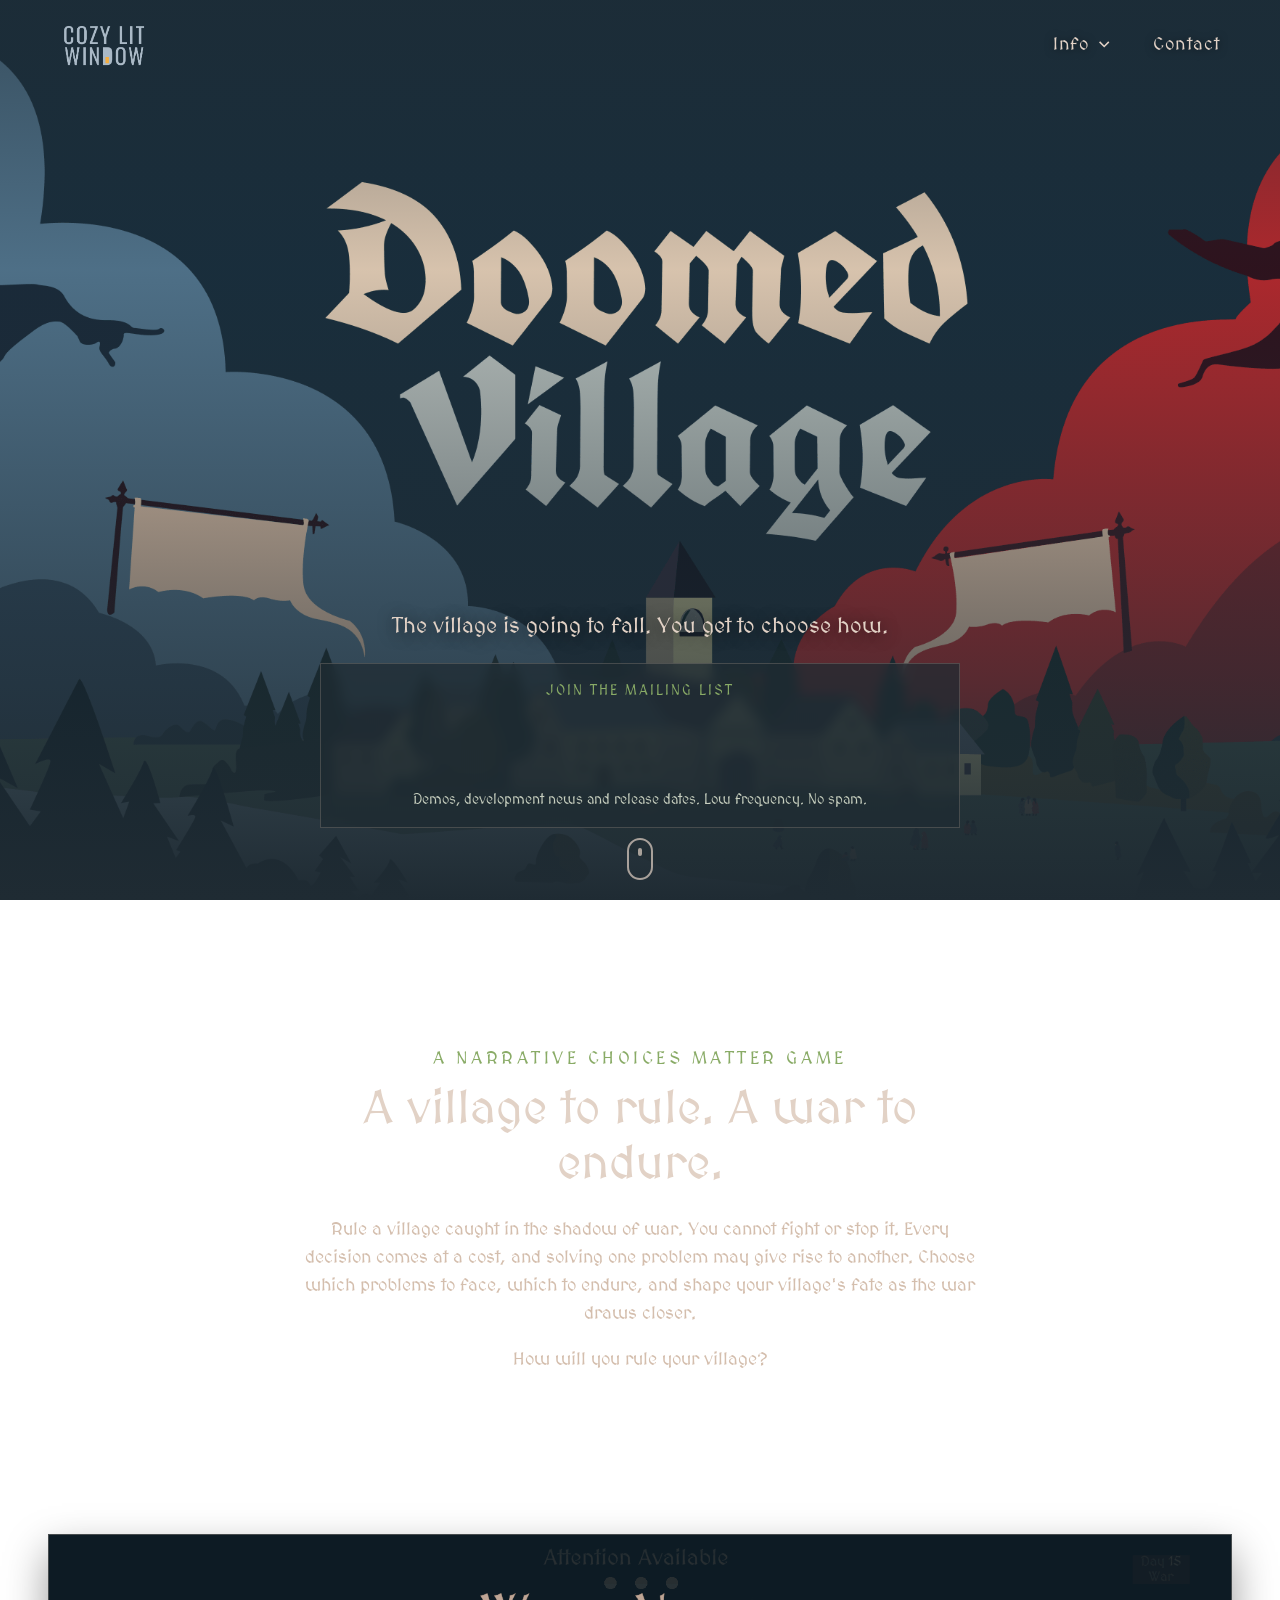
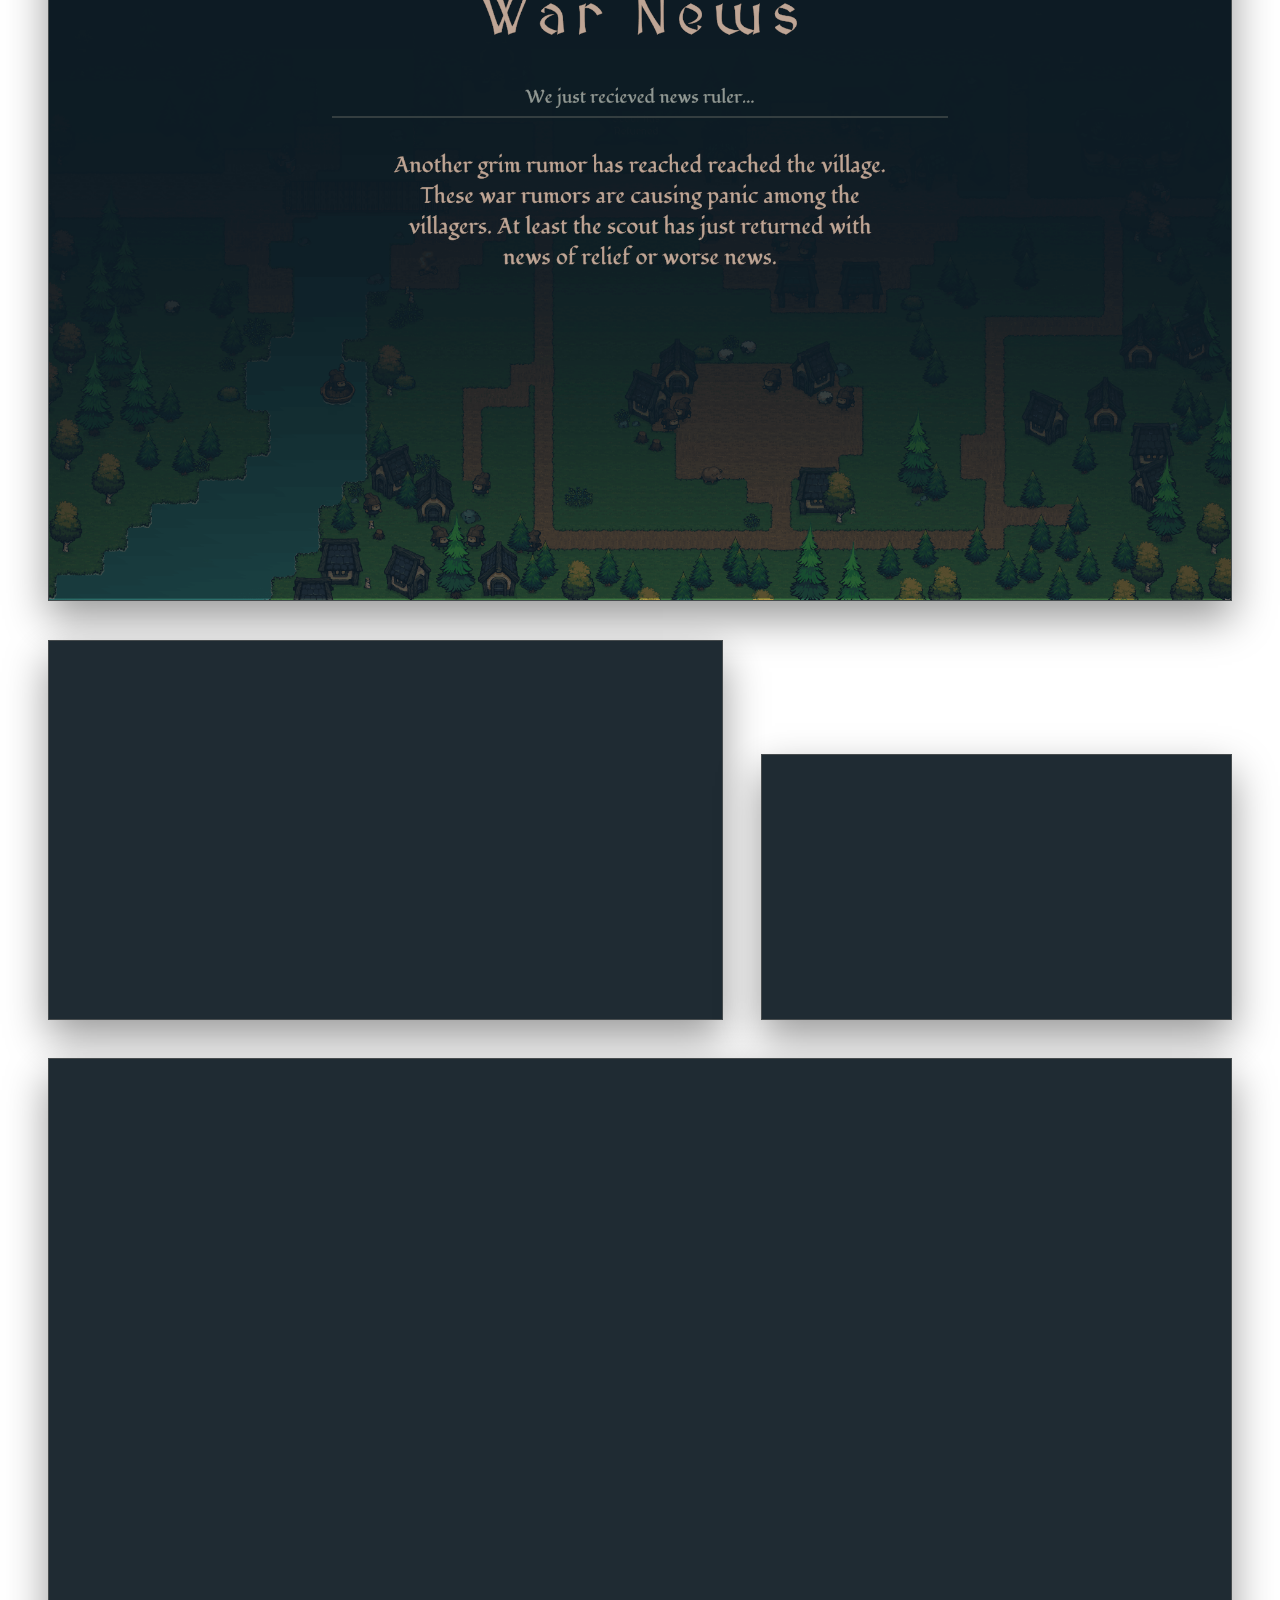
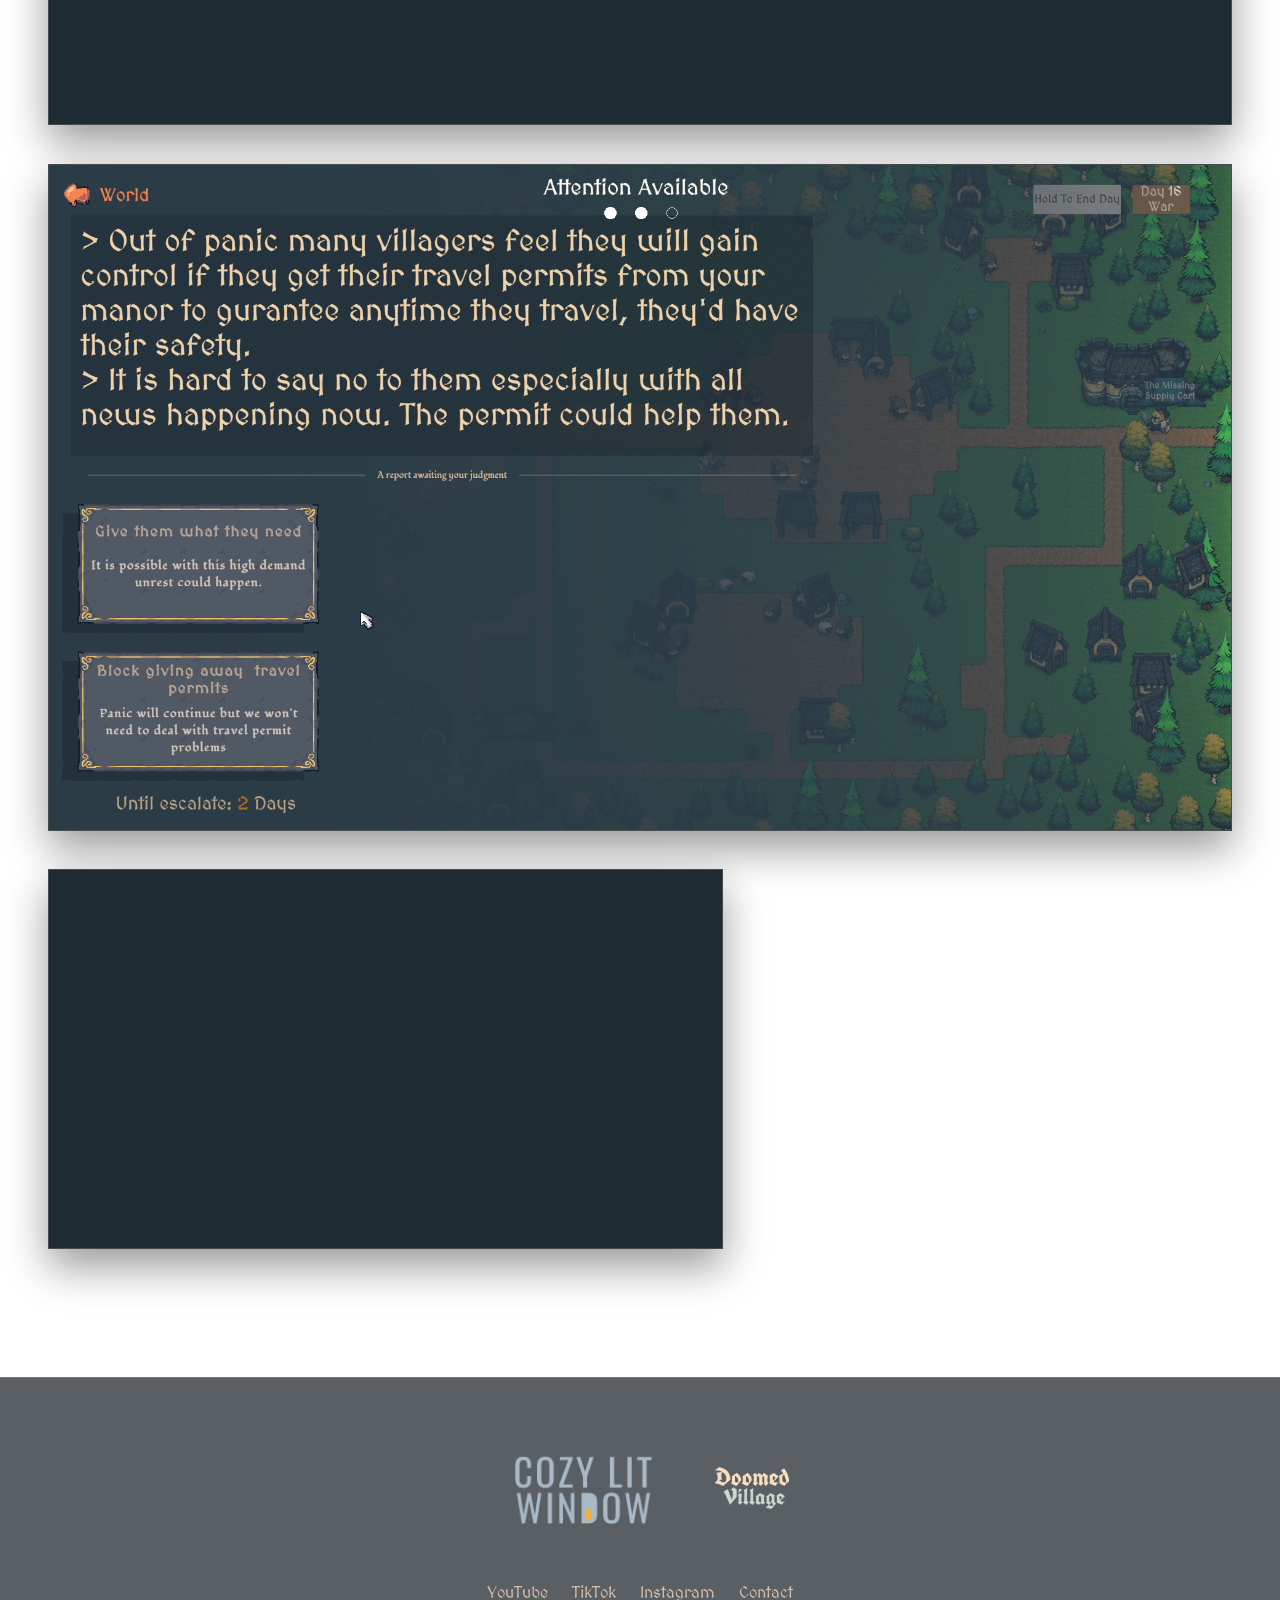
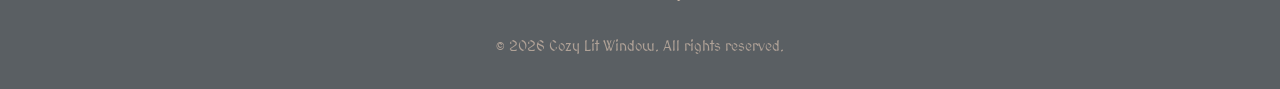
==== index.html @ 96a6f2c8 "Use absolute image URL for social link previews" ====
<!doctype html>
<html lang="en">

<head>
  <meta charset="UTF-8">
  <link rel="apple-touch-icon" sizes="180x180" href="public/favicon_io/apple-touch-icon.png">
  <link rel="icon" type="image/png" sizes="32x32" href="public/favicon_io/favicon-32x32.png">
  <link rel="icon" type="image/png" sizes="16x16" href="public/favicon_io/favicon-16x16.png">
  <link rel="manifest" href="public/favicon_io/site.webmanifest">
  <meta name="viewport" content="width=device-width, initial-scale=1.0">
  <title>Doomed Village — Cozy Lit Window</title>
  <meta name="description" content="Doomed Village is a narrative choice matter game.   The village is going to fall. You get to choose how.">

<meta property="og:type" content="website">
<meta property="og:url" content="https://cozylitwindow.com/">
<meta property="og:title" content="Doomed Village — Cozy Lit Window">
<meta property="og:description" content="The village is going to fall. You get to choose how.">
<meta property="og:image" content="https://cozylitwindow.com/public/assets/library_hero.png">
<meta property="og:image:secure_url" content="https://cozylitwindow.com/public/assets/library_hero.png">
<meta property="og:image:alt" content="Doomed Village game preview">

<!-- Twitter / X -->
<meta name="twitter:card" content="summary_large_image">
<meta name="twitter:image" content="https://cozylitwindow.com/public/assets/library_hero.png">

  <meta name="theme-color" content="#1f2b33">
  <link rel="preload" as="image" href="public/assets/library_hero.png">
  <link rel="stylesheet" href="styles.css">
</head>

<body>

  <a class="skip-link" href="#overview">Skip to content</a>

  <header class="site-header" id="site-header">
    <a class="brand" href="#top" aria-label="Cozy Lit Window — back to top">
      <img src="public/assets/Main_Logo_Inverted.png" alt="Cozy Lit Window">
    </a>

    <nav class="header-actions" aria-label="Site">
    <div class="info-menu">
      <button type="button" class="info-toggle" id="info-toggle" aria-expanded="false" aria-controls="info-panel">
        Info
        <svg viewBox="0 0 24 24" aria-hidden="true" focusable="false"><path d="m6 9 6 6 6-6" /></svg>
      </button>

      <div class="info-panel" id="info-panel" hidden>
        <p class="info-heading">Socials</p>
        <a href="https://www.youtube.com/@cozylitwindow" target="_blank" rel="noopener">YouTube</a>
        <a href="https://www.tiktok.com/@cozylitwindow" target="_blank" rel="noopener">TikTok</a>
        <a href="https://www.instagram.com/cozylitwindow/" target="_blank" rel="noopener">Instagram</a>
      </div>
    </div>
    <a class="contact-link" href="mailto:cozylitwindow@gmail.com">Contact</a>
    </nav>
  </header>

  <main id="top">

    <!-- HERO -->
    <section class="hero" aria-labelledby="hero-title">
      <div class="hero-bg" role="img" aria-label="Doomed Village key art"></div>

      <div class="hero-content">
        <h1 id="hero-title">Doomed Village</h1>
        <p class="tagline">The village is going to fall. You get to choose how.</p>

        <div class="signup" id="mailing-list">
          <p class="signup-title">Join the mailing list</p>
          <div class="octupus-form">
            <script async src="https://eocampaign1.com/form/51b77bf0-62c1-11f1-a6fb-19957cb2fa63.js"
              data-form="51b77bf0-62c1-11f1-a6fb-19957cb2fa63">
              </script>
          </div>
          <p class="signup-footnote">Demos, development news and release dates. Low frequency. No spam.</p>
        </div>
      </div>

      <a class="scroll-indicator" href="#overview" aria-label="Scroll to game overview"><span></span></a>
    </section>

    <!-- OVERVIEW -->
    <section class="overview" id="overview" aria-labelledby="overview-title">
      <div class="overview-inner">
        <p class="eyebrow">A narrative choices matter game</p>
        <h2 id="overview-title">A village to rule. A war to endure.</h2>
        <p>
            Rule a village caught in the shadow of war.
            You cannot fight or stop it. Every decision
            comes at a cost, and solving one problem
            may give rise to another. Choose which
            problems to face, which to endure, and
            shape your village's fate as the war
            draws closer.
        </p>
        <p>How will you rule your village?</p>
      </div>
    </section>

    <!-- SCREENSHOTS -->
    <section class="gallery" aria-label="Screenshots">
      <ul class="shots">
        <li><button type="button" class="shot" aria-label="View screenshot 1 full size"><img src="public/assets/Screenshot_1.png" alt="Doomed Village screenshot 1" width="3840" height="2160" loading="lazy" decoding="async"></button></li>
        <li><button type="button" class="shot" aria-label="View screenshot 2 full size"><img src="public/assets/Screenshot_2.png" alt="Doomed Village screenshot 2" width="3840" height="2160" loading="lazy" decoding="async"></button></li>
        <li><button type="button" class="shot" aria-label="View screenshot 3 full size"><img src="public/assets/Screenshot_3.png" alt="Doomed Village screenshot 3" width="3840" height="2160" loading="lazy" decoding="async"></button></li>
        <li><button type="button" class="shot" aria-label="View screenshot 4 full size"><img src="public/assets/Screenshot_4.png" alt="Doomed Village screenshot 4" width="3840" height="2160" loading="lazy" decoding="async"></button></li>
        <li><button type="button" class="shot" aria-label="View screenshot 5 full size"><img src="public/assets/Screenshot_5.png" alt="Doomed Village screenshot 5" width="3840" height="2160" loading="lazy" decoding="async"></button></li>
        <li><button type="button" class="shot" aria-label="View screenshot 6 full size"><img src="public/assets/Screenshot_6.png" alt="Doomed Village screenshot 6" width="3840" height="2160" loading="lazy" decoding="async"></button></li>
      </ul>
    </section>

  </main>

  <footer class="site-footer">
    <div class="footer-logos" role="group" aria-label="Company and game logos">
      <img class="footer-company-logo" src="public/assets/Main_Logo_Inverted.png" alt="Cozy Lit Window" width="1600" height="900" loading="lazy">
      <img class="footer-game-logo" src="public/assets/Game_Icon_Square_Transparent.png" alt="Doomed Village" width="1024" height="1024" loading="lazy">
    </div>
    <nav aria-label="Social media and contact">
      <a href="https://www.youtube.com/@cozylitwindow" target="_blank" rel="noopener">YouTube</a>
      <a href="https://www.tiktok.com/@cozylitwindow" target="_blank" rel="noopener">TikTok</a>
      <a href="https://www.instagram.com/cozylitwindow/" target="_blank" rel="noopener">Instagram</a>
      <a href="mailto:cozylitwindow@gmail.com">Contact</a>
    </nav>
    <p class="copyright">&copy; <span id="year">2026</span> Cozy Lit Window. All rights reserved.</p>
  </footer>

  <!-- LIGHTBOX -->
  <dialog class="lightbox" id="lightbox" aria-label="Screenshot viewer">
    <button type="button" class="lb-close" id="lb-close" aria-label="Close">&times;</button>
    <button type="button" class="lb-nav lb-prev" id="lb-prev" aria-label="Previous screenshot">&#8249;</button>
    <img id="lb-img" alt="">
    <button type="button" class="lb-nav lb-next" id="lb-next" aria-label="Next screenshot">&#8250;</button>
  </dialog>

  <script>
    (function () {
      document.getElementById('year').textContent = new Date().getFullYear();

      // Info dropdown
      var toggle = document.getElementById('info-toggle');
      var panel = document.getElementById('info-panel');
      function setMenu(open) {
        toggle.setAttribute('aria-expanded', open);
        panel.hidden = !open;
      }
      toggle.addEventListener('click', function () { setMenu(panel.hidden); });
      document.addEventListener('click', function (e) {
        if (!panel.hidden && !e.target.closest('.info-menu')) setMenu(false);
      });
      document.addEventListener('keydown', function (e) {
        if (e.key === 'Escape' && !panel.hidden) { setMenu(false); toggle.focus(); }
      });

      // Header background once scrolled
      var header = document.getElementById('site-header');
      function onScroll() { header.classList.toggle('scrolled', window.scrollY > 40); }
      window.addEventListener('scroll', onScroll, { passive: true });
      onScroll();

      // Lightbox
      var dialog = document.getElementById('lightbox');
      var img = document.getElementById('lb-img');
      var shots = Array.prototype.slice.call(document.querySelectorAll('.shot'));
      var current = 0;
      function show(i) {
        current = (i + shots.length) % shots.length;
        var src = shots[current].querySelector('img');
        img.src = src.currentSrc || src.src;
        img.alt = src.alt;
      }
      shots.forEach(function (b, i) {
        b.addEventListener('click', function () { show(i); dialog.showModal(); });
      });
      document.getElementById('lb-close').addEventListener('click', function () { dialog.close(); });
      document.getElementById('lb-prev').addEventListener('click', function () { show(current - 1); });
      document.getElementById('lb-next').addEventListener('click', function () { show(current + 1); });
      dialog.addEventListener('click', function (e) { if (e.target === dialog) dialog.close(); });
      dialog.addEventListener('keydown', function (e) {
        if (e.key === 'ArrowLeft') show(current - 1);
        if (e.key === 'ArrowRight') show(current + 1);
      });

      // Reveal on scroll
      if ('IntersectionObserver' in window && !window.matchMedia('(prefers-reduced-motion: reduce)').matches) {
        var io = new IntersectionObserver(function (entries) {
          entries.forEach(function (en) {
            if (en.isIntersecting) { en.target.classList.add('in'); io.unobserve(en.target); }
          });
        }, { threshold: 0.12 });
        document.querySelectorAll('.overview-inner, .shots li').forEach(function (el) {
          el.classList.add('reveal');
          io.observe(el);
        });
      }
    })();
  </script>

</body>

</html>
---- styles.css ----
@font-face {
  font-family: "MedievalSharp";
  src: url("fonts/MedievalSharp-Regular.ttf") format("truetype");
  font-style: normal;
  font-weight: 400;
  font-display: swap;
}

:root {
  --sand: #d4bead;
  --sand-soft: #e2d2c6;
  --moss: #89ab66;
  --slate: #495a58;
  --deep: #1f2b33;
  --edge: rgba(212, 190, 173, 0.22);
  --header-h: 5.5rem;
}

* { box-sizing: border-box; }

html { scroll-behavior: smooth; scroll-padding-top: var(--header-h); }

body {
  margin: 0;
  font-family: "MedievalSharp", Georgia, serif;
  color: var(--sand);
  line-height: 1.6;
  background:
    radial-gradient(circle at 10% 18%, rgba(137, 171, 102, 0.12), transparent 40%),
    linear-gradient(180deg, #1f2b33 0%, #2a3a3d 50%, #1a252b 100%);
  background-attachment: fixed;
}

/* subtle grain texture */
body::before {
  content: "";
  position: fixed;
  inset: 0;
  z-index: 0;
  pointer-events: none;
  opacity: 0.06;
  background-image: url("data:image/svg+xml;utf8,<svg xmlns='http://www.w3.org/2000/svg' width='160' height='160'><filter id='n'><feTurbulence type='fractalNoise' baseFrequency='0.8' numOctaves='2'/></filter><rect width='100%' height='100%' filter='url(%23n)'/></svg>");
}

main, .site-footer { position: relative; z-index: 1; }

a { color: inherit; }
img { display: block; max-width: 100%; height: auto; }

:focus-visible { outline: 2px solid var(--moss); outline-offset: 3px; }

.skip-link {
  position: fixed;
  left: 1rem;
  top: -4rem;
  z-index: 100;
  padding: 0.5rem 1rem;
  background: var(--deep);
  color: var(--sand);
}
.skip-link:focus { top: 1rem; }

/* HEADER */

.site-header {
  position: fixed;
  inset: 0 0 auto 0;
  z-index: 50;
  height: var(--header-h);
  padding: 0 clamp(1rem, 4vw, 3rem);
  display: flex;
  align-items: center;
  justify-content: space-between;
  transition: background-color 250ms ease;
}

.site-header.scrolled {
  background: rgba(31, 43, 51, 0.85);
  backdrop-filter: blur(8px);
  border-bottom: 1px solid var(--edge);
}

.brand {
  display: inline-flex;
  align-items: center;
  gap: 0.6rem;
  text-decoration: none;
  font-size: 1.1rem;
  letter-spacing: 0.04em;
  color: var(--sand-soft);
  text-shadow: 0 1px 8px rgba(0, 0, 0, 0.6);
}
.brand { position: relative; z-index: 1; }
.brand img {
  height: calc(var(--header-h) - 1rem);
  width: auto;
  object-fit: contain;
  filter: none;
  animation: logo-in 900ms ease-out both;
  transition: transform 250ms ease, filter 250ms ease;
}
.brand:hover img, .brand:focus-visible img {
  transform: scale(1.05);
  filter: drop-shadow(0 0 14px rgba(137, 171, 102, 0.55));
}
.brand:focus-visible { outline: 2px solid var(--moss); outline-offset: 4px; border-radius: 6px; }

.site-header > * { position: relative; z-index: 1; }

@keyframes logo-in {
  from { opacity: 0; transform: translateX(-12px); }
  to { opacity: 1; transform: none; }
}
@media (prefers-reduced-motion: reduce) {
  .brand img { animation: none; transition: none; }
}

.header-actions { display: flex; align-items: center; gap: 1rem; font-size: 1.15rem; }
.contact-link {
  display: inline-flex;
  align-items: center;
  min-height: 3rem;
  padding: 0 0.75rem;
  letter-spacing: 0.06em;
  text-decoration: none;
  color: var(--sand-soft);
  text-shadow: 0 1px 8px rgba(0, 0, 0, 0.6);
}
.contact-link:hover { color: var(--moss); }

.info-menu { position: relative; }

.info-toggle {
  display: inline-flex;
  align-items: center;
  gap: 0.35rem;
  min-height: 3rem;
  padding: 0 0.75rem;
  font: inherit;
  letter-spacing: 0.06em;
  color: var(--sand-soft);
  background: none;
  border: 0;
  cursor: pointer;
  text-shadow: 0 1px 8px rgba(0, 0, 0, 0.6);
}
.info-toggle svg {
  width: 1.15rem;
  height: 1.15rem;
  fill: none;
  stroke: currentColor;
  stroke-width: 2;
  transition: transform 200ms ease;
}
.info-toggle[aria-expanded="true"] svg { transform: rotate(180deg); }
.info-toggle:hover { color: var(--moss); }

.info-panel {
  position: absolute;
  right: 0;
  top: calc(100% + 0.4rem);
  min-width: 14rem;
  padding: 0.75rem 1rem 1rem;
  background: rgba(31, 43, 51, 0.97);
  border: 1px solid var(--edge);
  box-shadow: 0 18px 40px rgba(0, 0, 0, 0.45);
}
.info-panel[hidden] { display: none; }
.info-heading {
  margin: 0.5rem 0 0.25rem;
  font-size: 0.8rem;
  text-transform: uppercase;
  letter-spacing: 0.15em;
  color: var(--moss);
}
.info-panel a {
  display: block;
  padding: 0.35rem 0;
  text-decoration: none;
  color: var(--sand-soft);
}
.info-panel a:hover { color: var(--moss); }

/* HERO */

.hero {
  position: relative;
  min-height: 100vh;
  min-height: 100svh;
  display: flex;
  align-items: flex-end;
  justify-content: center;
  text-align: center;
  padding: calc(var(--header-h) + 1rem) 1.25rem 4.5rem;
  overflow: hidden;
  background: var(--deep);
}

.hero-bg {
  position: absolute;
  inset: 0;
  background: url("public/assets/library_hero.png") center / cover no-repeat;
}
.hero-bg::after {
  content: "";
  position: absolute;
  inset: 0;
  background: linear-gradient(to bottom, rgba(31, 43, 51, 0.55), rgba(31, 43, 51, 0.15) 30%, rgba(31, 43, 51, 0.65) 75%, #1f2b33 100%);
}

.hero-content {
  position: relative;
  z-index: 2;
  width: 100%;
  max-width: 40rem;
  text-shadow: 0 2px 16px rgba(0, 0, 0, 0.7);
}

.eyebrow {
  margin: 0;
  color: var(--moss);
  text-transform: uppercase;
  letter-spacing: 0.2em;
  font-size: 0.85rem;
}

/* the key art already carries the title logo; keep the h1 for assistive tech/SEO */
.hero h1 {
  position: absolute;
  width: 1px;
  height: 1px;
  margin: -1px;
  overflow: hidden;
  clip-path: inset(50%);
  white-space: nowrap;
}

.tagline {
  margin: 0 auto 1.25rem;
  font-size: clamp(1.05rem, 2.2vw, 1.35rem);
  color: var(--sand-soft);
}

.signup {
  padding: 1rem 1.25rem;
  background: rgba(31, 43, 51, 0.72);
  border: 1px solid var(--edge);
  backdrop-filter: blur(6px);
  text-shadow: none;
}
.signup-title {
  margin: 0 0 0.5rem;
  text-transform: uppercase;
  letter-spacing: 0.15em;
  font-size: 0.85rem;
  color: var(--moss);
}
.octupus-form { min-height: 4.5rem; }
.signup-footnote {
  margin: 0.5rem 0 0;
  font-size: 0.85rem;
  color: #c7cfbf;
}

.scroll-indicator {
  position: absolute;
  bottom: 1.25rem;
  left: 50%;
  z-index: 2;
  width: 1.6rem;
  height: 2.6rem;
  margin-left: -0.8rem;
  border: 2px solid var(--sand-soft);
  border-radius: 1rem;
  opacity: 0.7;
}
.scroll-indicator span {
  position: absolute;
  top: 0.5rem;
  left: 50%;
  width: 4px;
  height: 8px;
  margin-left: -2px;
  border-radius: 2px;
  background: var(--sand-soft);
  animation: scroll-dot 1.8s ease-in-out infinite;
}
@keyframes scroll-dot {
  0% { transform: translateY(0); opacity: 1; }
  80%, 100% { transform: translateY(0.9rem); opacity: 0; }
}

/* Touch devices: bouncing chevron instead of a mouse */
@media (hover: none), (pointer: coarse) {
  .scroll-indicator {
    width: 2.75rem;
    height: 2.75rem;
    margin-left: -1.375rem;
    border: 0;
    border-radius: 0;
  }
  .scroll-indicator span {
    top: 50%;
    width: 14px;
    height: 14px;
    margin: -10px 0 0 -7px;
    border-radius: 0;
    background: none;
    border-right: 2px solid var(--sand-soft);
    border-bottom: 2px solid var(--sand-soft);
    transform: rotate(45deg);
    animation: scroll-chevron 1.6s ease-in-out infinite;
  }
}
@keyframes scroll-chevron {
  0%, 100% { transform: translateY(-4px) rotate(45deg); opacity: 0.4; }
  50% { transform: translateY(6px) rotate(45deg); opacity: 1; }
}

/* OVERVIEW */

.overview { padding: clamp(4rem, 12vw, 9rem) 1.5rem; }
.overview-inner { max-width: 42rem; margin: 0 auto; text-align: center; }
.overview h2 {
  margin: 0.5rem 0 1.5rem;
  font-weight: 400;
  font-size: clamp(1.9rem, 4.5vw, 3rem);
  line-height: 1.15;
  color: var(--sand-soft);
}
.overview p { font-size: 1.1rem; }

/* GALLERY */

.gallery { padding: 0 clamp(1rem, 4vw, 3rem) clamp(4rem, 10vw, 8rem); }

.shots {
  list-style: none;
  margin: 0 auto;
  padding: 0;
  max-width: 1400px;
  display: grid;
  grid-template-columns: repeat(12, 1fr);
  gap: clamp(1rem, 3vw, 2.5rem);
}
.shots li { grid-column: span 12; }

/* alternating layout: wide, then an offset pair, repeat */
@media (min-width: 900px) {
  .shots li:nth-child(4n + 1),
  .shots li:nth-child(4n) { grid-column: 1 / -1; }
  .shots li:nth-child(4n + 2) { grid-column: 1 / span 7; }
  .shots li:nth-child(4n + 3) { grid-column: 8 / span 5; align-self: end; }
}

.shot {
  display: block;
  width: 100%;
  padding: 0;
  border: 1px solid var(--edge);
  background: var(--deep);
  cursor: zoom-in;
  overflow: hidden;
  box-shadow: 0 18px 40px rgba(0, 0, 0, 0.4);
}
.shot img {
  width: 100%;
  aspect-ratio: 16 / 9;
  object-fit: contain;
  transition: transform 500ms ease, filter 300ms ease;
}
.shot:hover img { transform: scale(1.02); filter: brightness(1.08); }

/* REVEAL */

.reveal { opacity: 0; transform: translateY(18px); transition: opacity 700ms ease, transform 700ms ease; }
.reveal.in { opacity: 1; transform: none; }

/* FOOTER */

.site-footer {
  padding: 3rem 1.5rem 2rem;
  text-align: center;
  border-top: 1px solid var(--edge);
  background: rgba(20, 28, 33, 0.7);
}
.footer-logos { display: flex; align-items: center; justify-content: center; gap: 2rem; margin: 0 auto 1.5rem; }
.site-footer .footer-company-logo { width: min(12rem, 40vw); height: auto; }
.site-footer .footer-game-logo { width: 5rem; height: 5rem; object-fit: contain; }
.site-footer nav { display: flex; flex-wrap: wrap; justify-content: center; gap: 0.5rem 1.5rem; }
.site-footer nav a { text-decoration: none; padding: 0.4rem 0; }
.site-footer nav a:hover { color: var(--moss); }
.copyright { margin: 1.5rem 0 0; font-size: 0.85rem; opacity: 0.7; }

/* LIGHTBOX */

.lightbox {
  width: 100vw;
  height: 100vh;
  height: 100dvh;
  max-width: none;
  max-height: none;
  margin: 0;
  padding: 0;
  border: 0;
  background: rgba(10, 14, 17, 0.94);
  align-items: center;
  justify-content: center;
}
.lightbox[open] { display: flex; }
.lightbox::backdrop { background: rgba(10, 14, 17, 0.94); }
.lightbox img {
  max-width: 94vw;
  max-height: 88vh;
  width: auto;
  height: auto;
  object-fit: contain;
}
.lb-close, .lb-nav {
  position: absolute;
  background: rgba(31, 43, 51, 0.6);
  border: 1px solid var(--edge);
  color: var(--sand-soft);
  font: inherit;
  cursor: pointer;
  width: 3rem;
  height: 3rem;
  font-size: 2rem;
  line-height: 1;
  border-radius: 50%;
}
.lb-close:hover, .lb-nav:hover { color: var(--moss); }
.lb-close { top: 1rem; right: 1rem; }
.lb-nav { top: 50%; margin-top: -1.5rem; }
.lb-prev { left: 1rem; }
.lb-next { right: 1rem; }

/* RESPONSIVE */

@media (max-width: 768px) {
  /* show the whole key-art logo as a band instead of cropping it */
  .hero { align-items: flex-start; padding-top: 17.5rem; }
  .hero-bg { bottom: auto; height: 20rem; background-size: auto 100%; background-position: 50% 0; }
  .hero-bg::after { background: linear-gradient(to bottom, rgba(31, 43, 51, 0.5), transparent 25%, transparent 60%, #1f2b33 100%); }
  .lb-nav { top: auto; bottom: 1rem; margin-top: 0; }
}

@media (prefers-reduced-motion: reduce) {
  html { scroll-behavior: auto; }
  .scroll-indicator span { animation: none !important; }
  * { transition: none !important; }
}
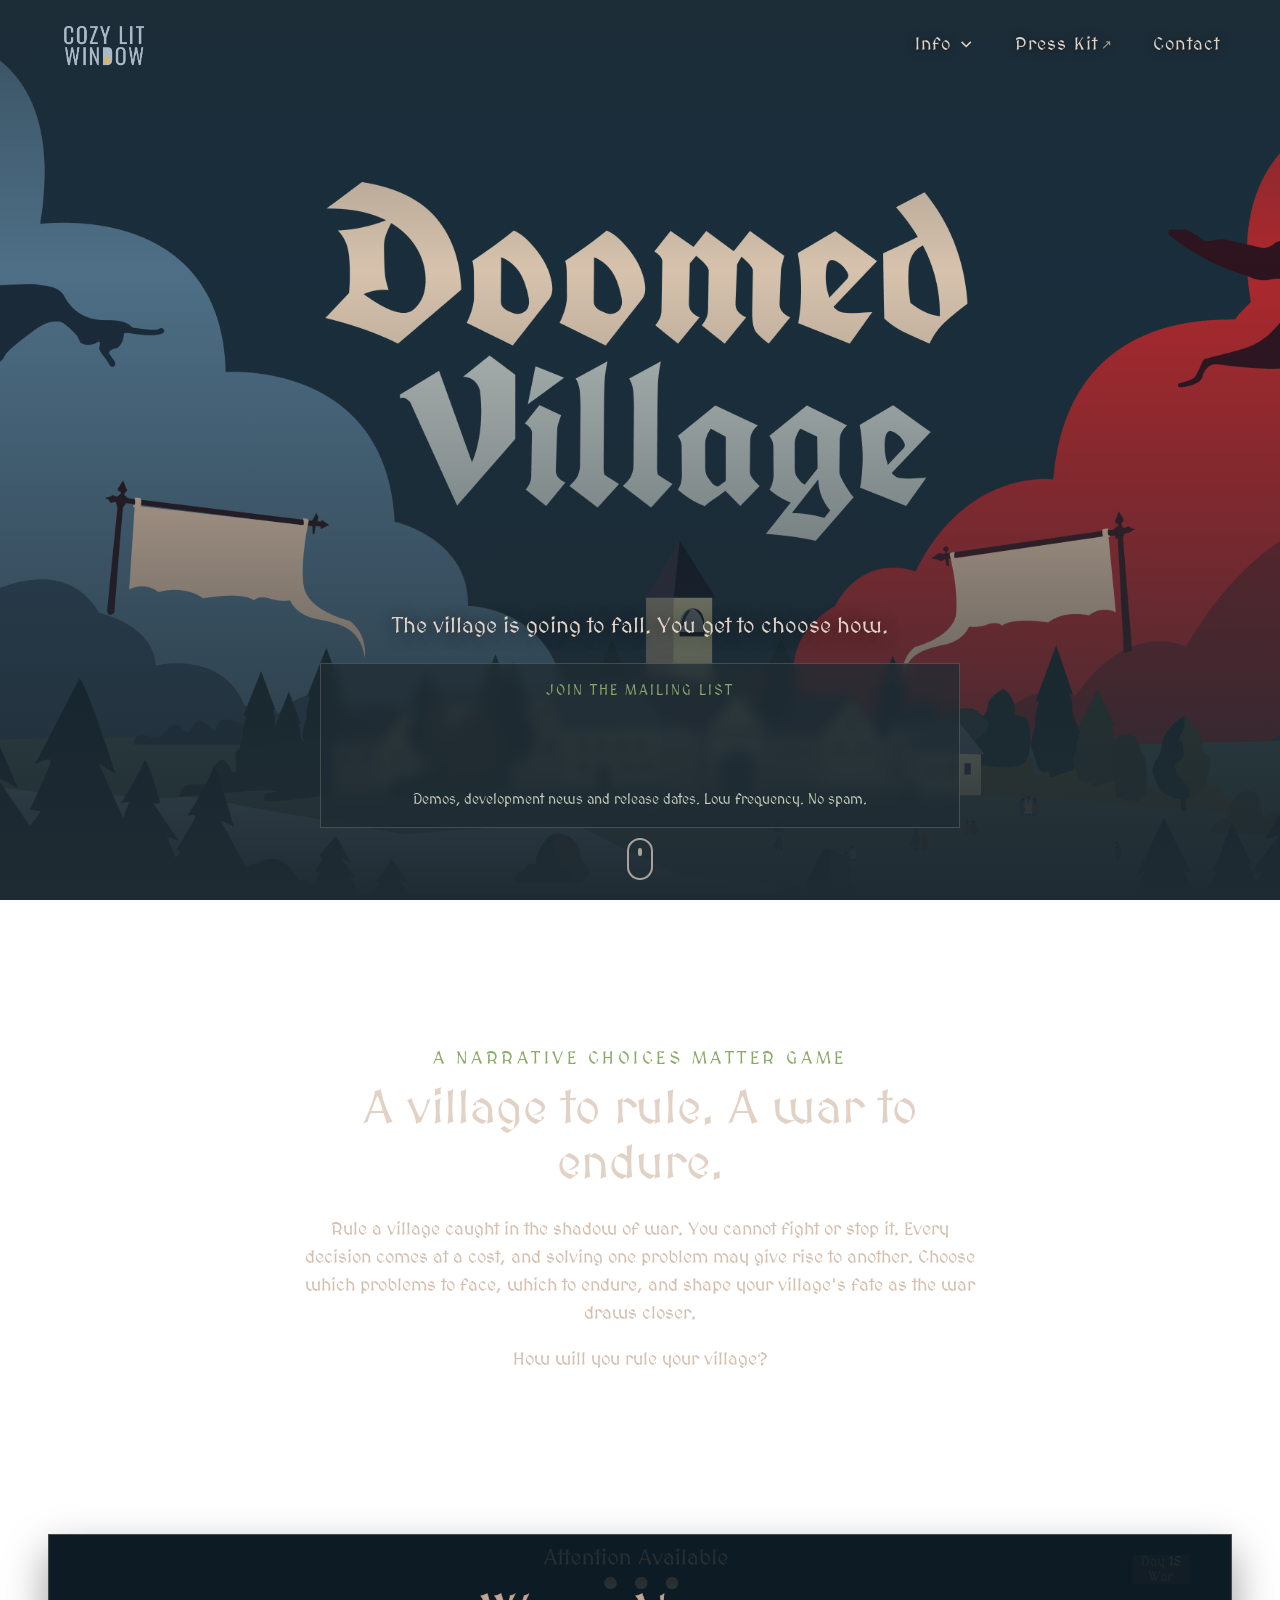
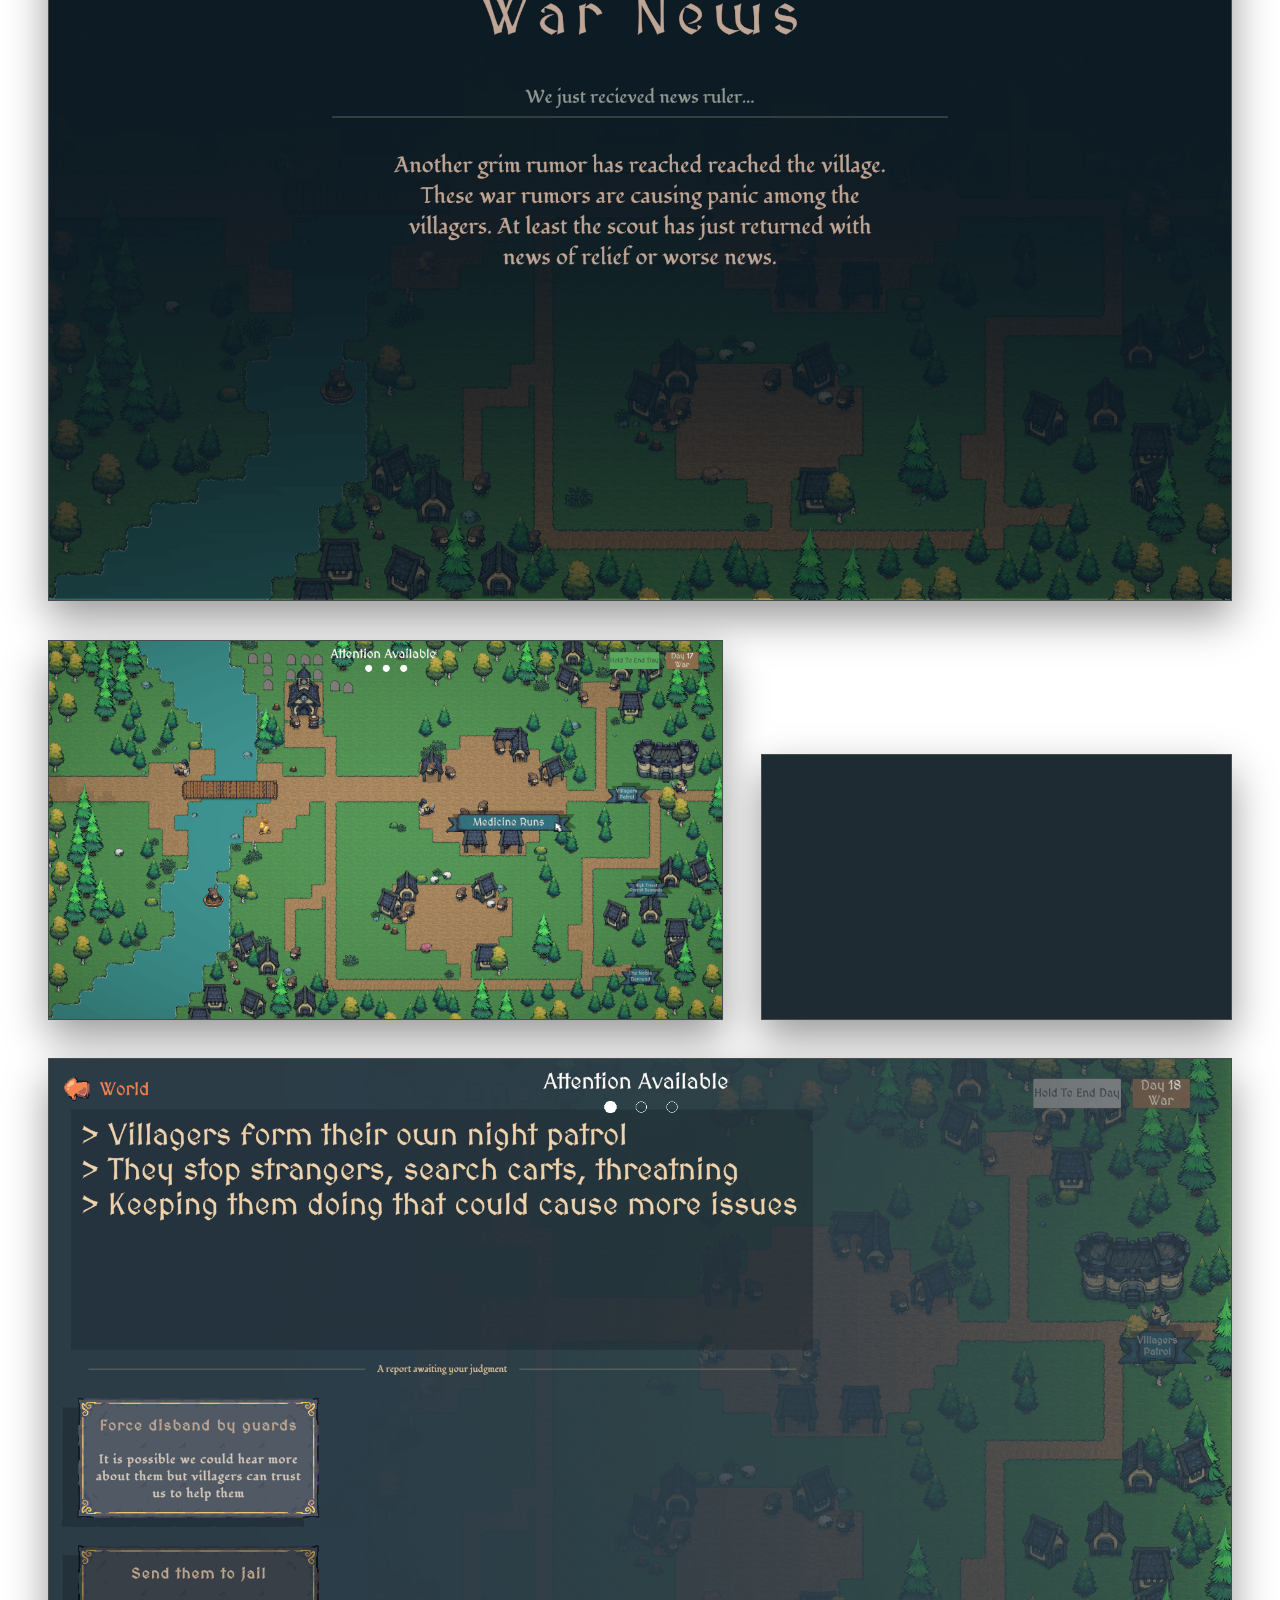
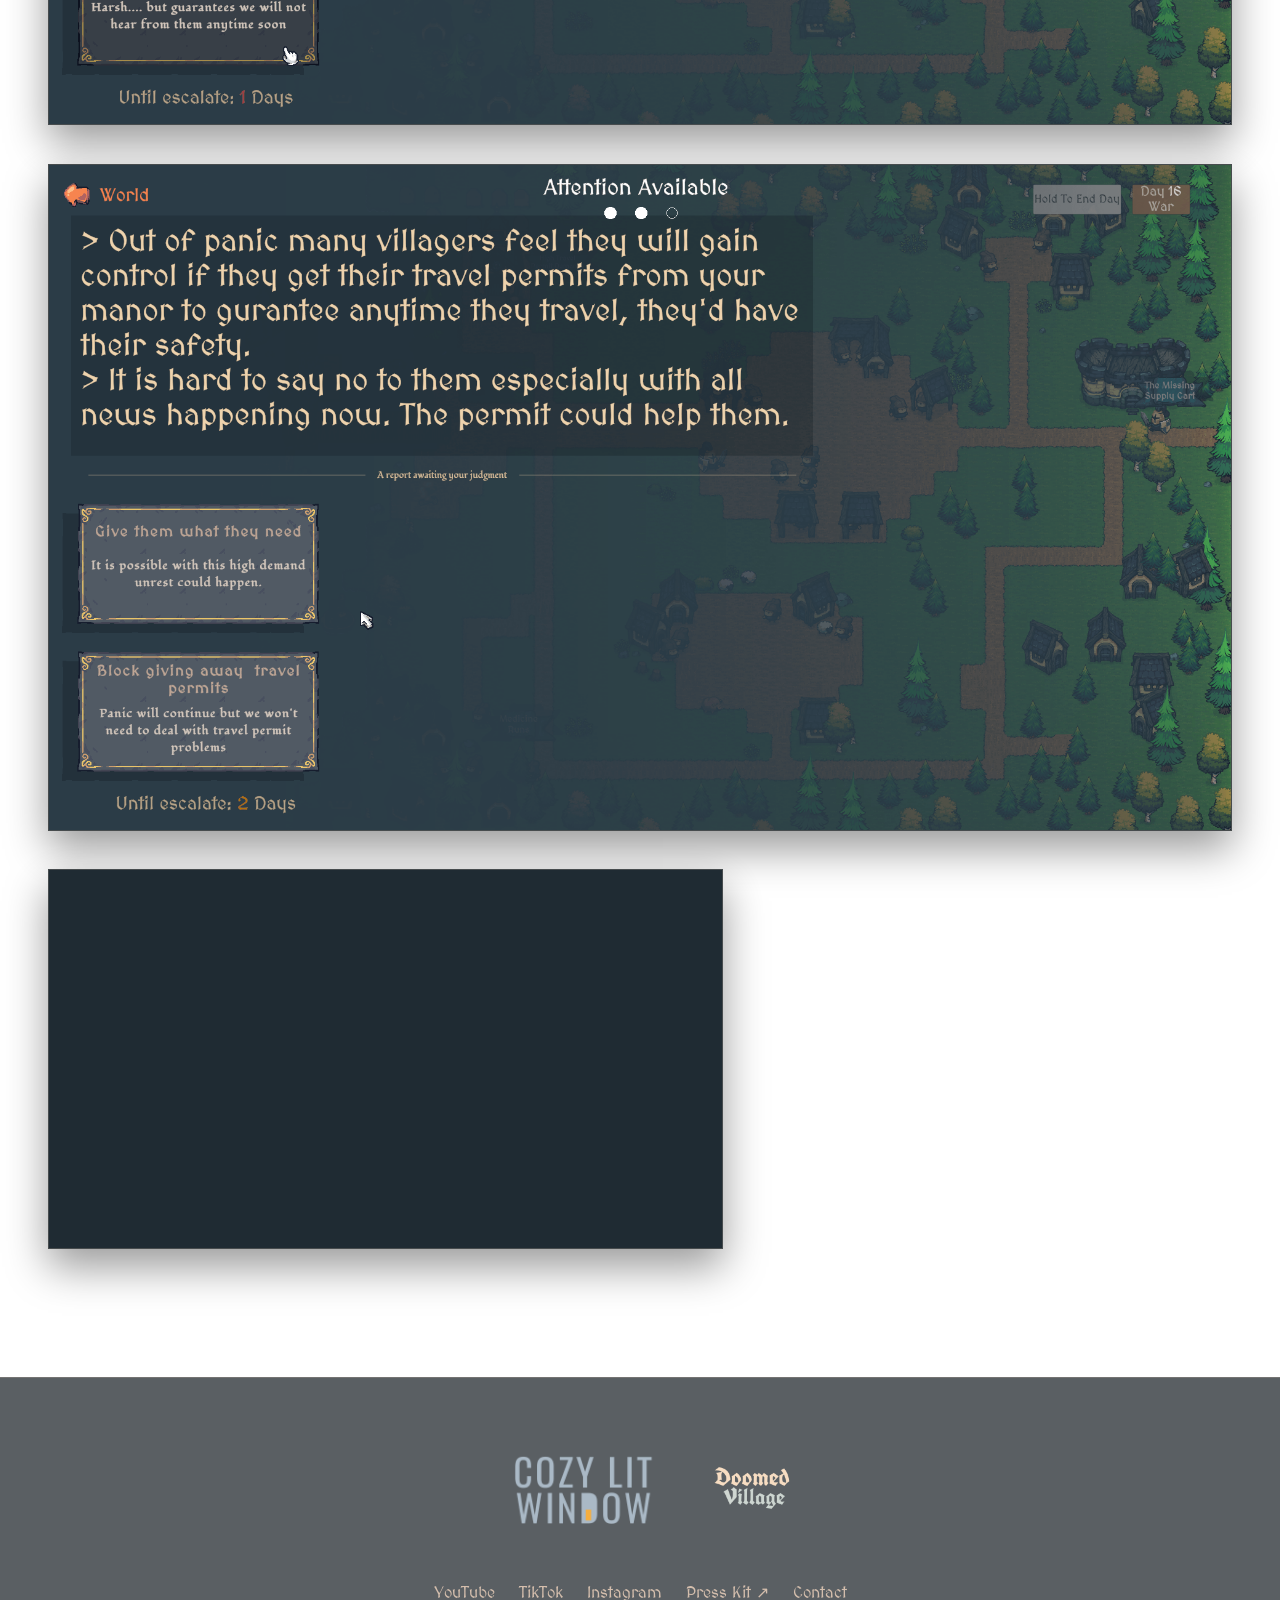
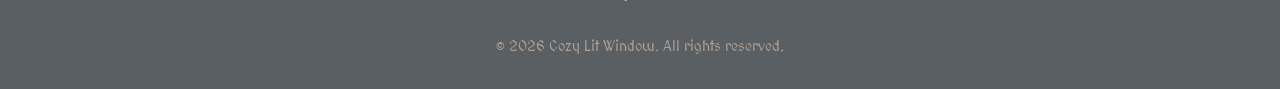
==== commit ffced526: "Add press kit link to website" ====
--- a/index.html
+++ b/index.html
@@ -51,6 +51,7 @@
         <a href="https://www.instagram.com/cozylitwindow/" target="_blank" rel="noopener">Instagram</a>
       </div>
     </div>
+    <a class="contact-link" href="https://drive.google.com/drive/folders/1JExL3aqg7CqIl21omtHcm4_izvDATzBU" target="_blank" rel="noopener noreferrer">Press Kit<span class="ext-arrow" aria-hidden="true">↗</span></a>
     <a class="contact-link" href="mailto:cozylitwindow@gmail.com">Contact</a>
     </nav>
   </header>
@@ -120,6 +121,7 @@
       <a href="https://www.youtube.com/@cozylitwindow" target="_blank" rel="noopener">YouTube</a>
       <a href="https://www.tiktok.com/@cozylitwindow" target="_blank" rel="noopener">TikTok</a>
       <a href="https://www.instagram.com/cozylitwindow/" target="_blank" rel="noopener">Instagram</a>
+      <a href="https://drive.google.com/drive/folders/1JExL3aqg7CqIl21omtHcm4_izvDATzBU" target="_blank" rel="noopener noreferrer">Press Kit ↗</a>
       <a href="mailto:cozylitwindow@gmail.com">Contact</a>
     </nav>
     <p class="copyright">&copy; <span id="year">2026</span> Cozy Lit Window. All rights reserved.</p>
--- a/styles.css
+++ b/styles.css
@@ -127,6 +127,12 @@
   text-shadow: 0 1px 8px rgba(0, 0, 0, 0.6);
 }
 .contact-link:hover { color: var(--moss); }
+.contact-link:focus-visible { outline: 2px solid var(--moss); outline-offset: 2px; color: var(--moss); }
+.contact-link .ext-arrow { margin-left: 0.25em; font-size: 0.7em; opacity: 0.7; }
+@media (max-width: 480px) {
+  .header-actions { gap: 0.25rem; font-size: 1rem; }
+  .contact-link, .info-toggle { padding: 0 0.5rem; white-space: nowrap; }
+}
 
 .info-menu { position: relative; }
 
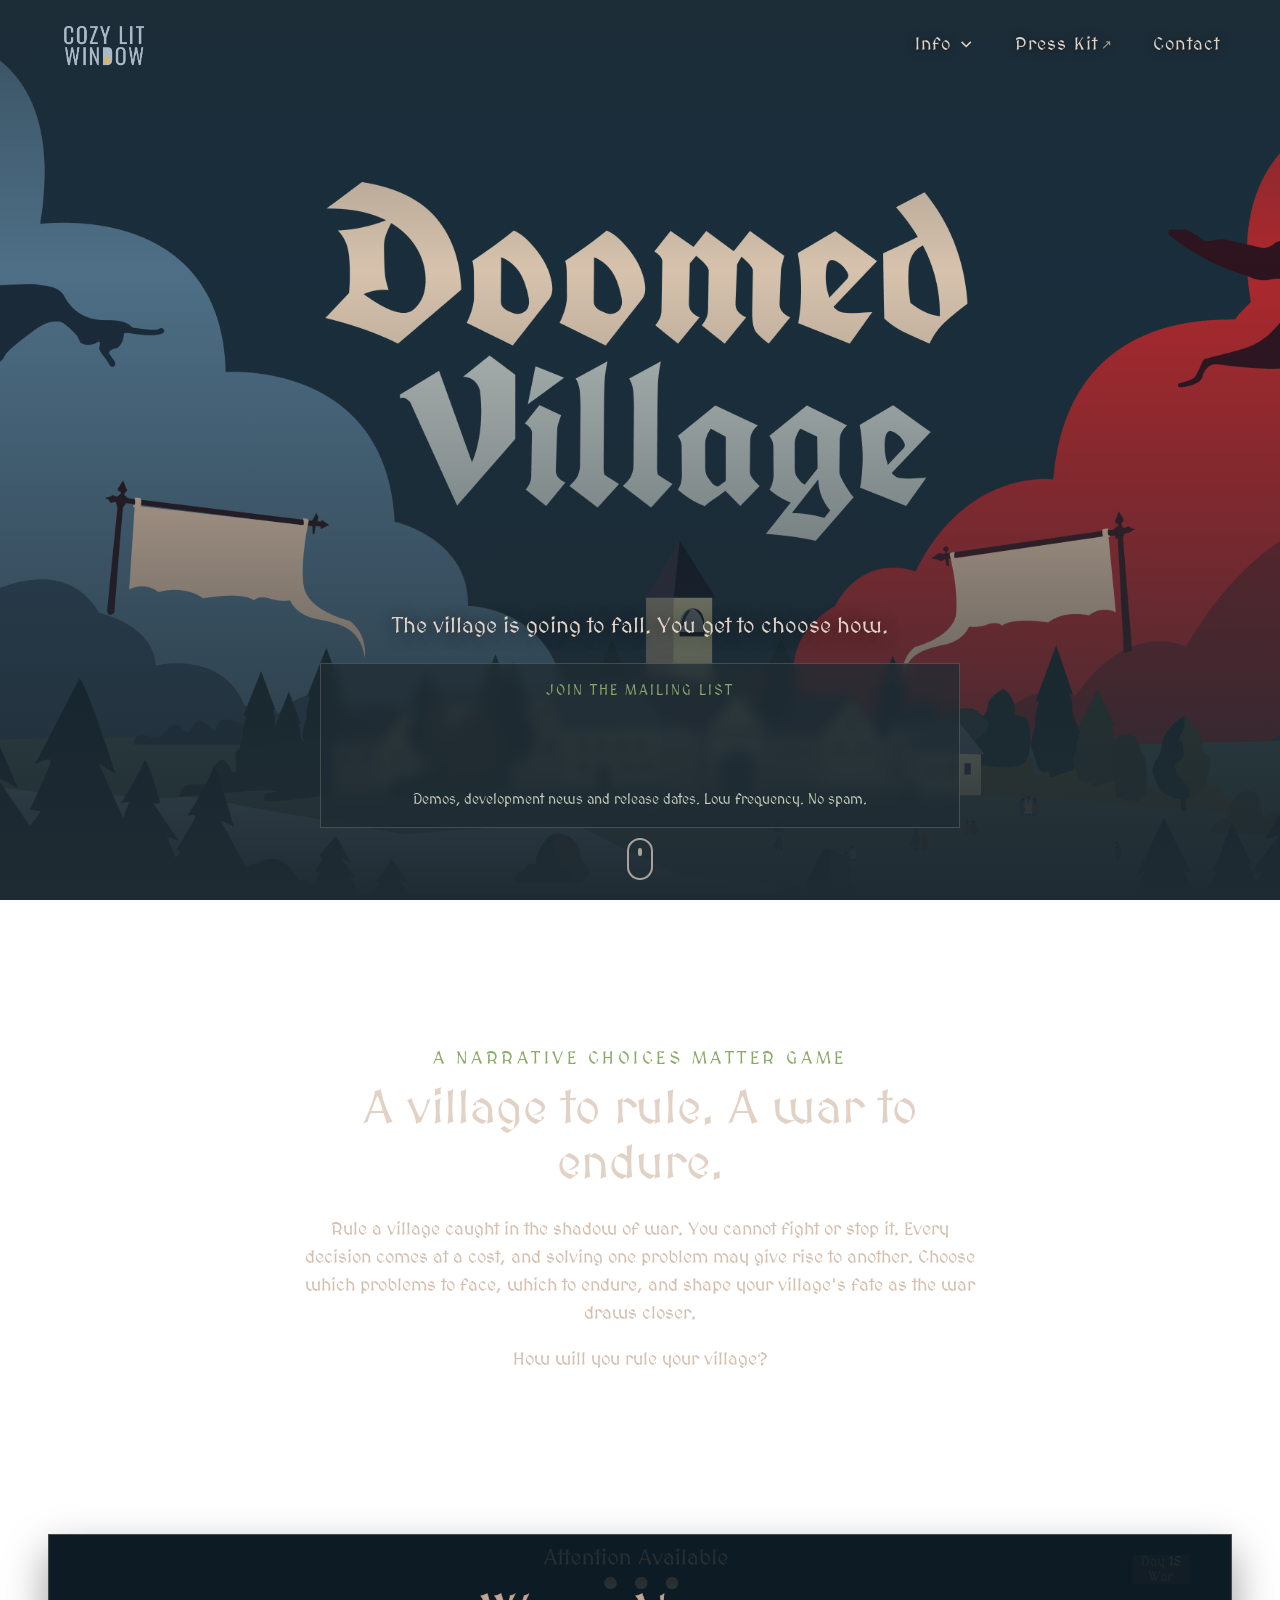
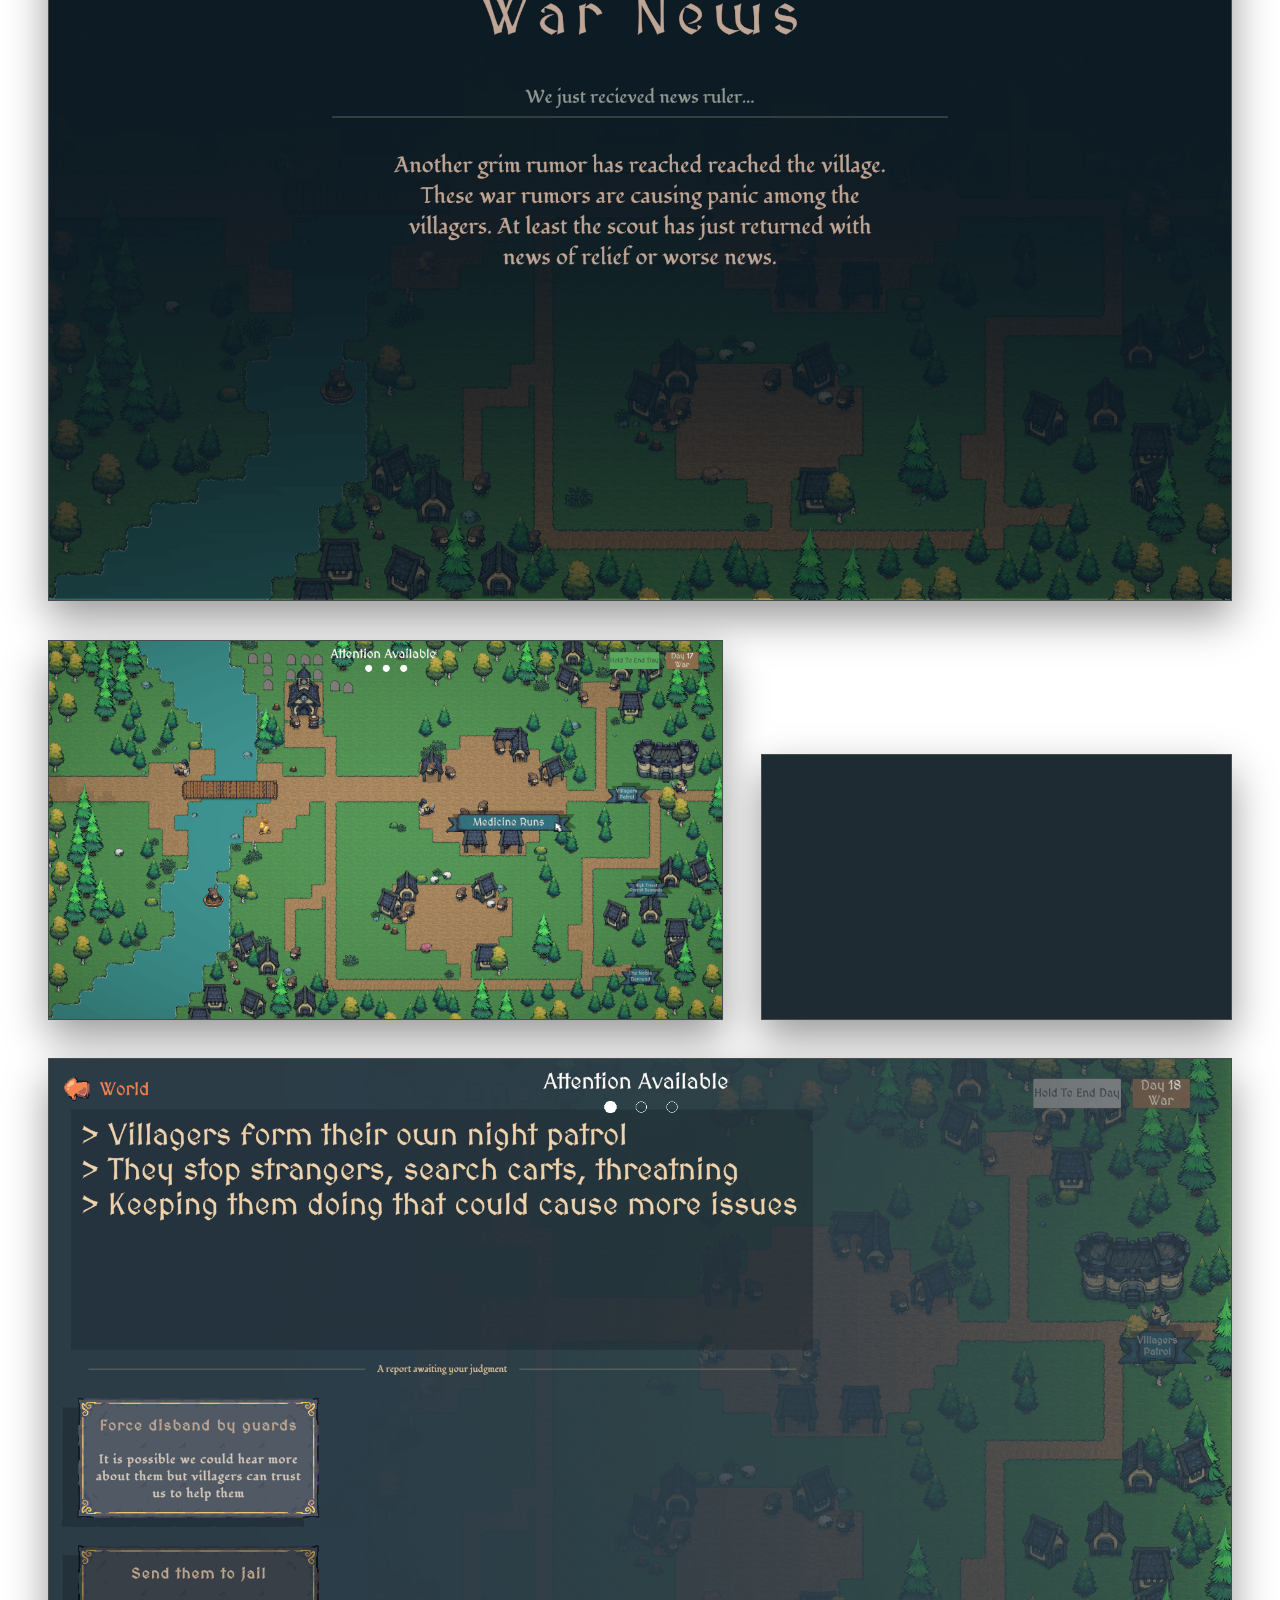
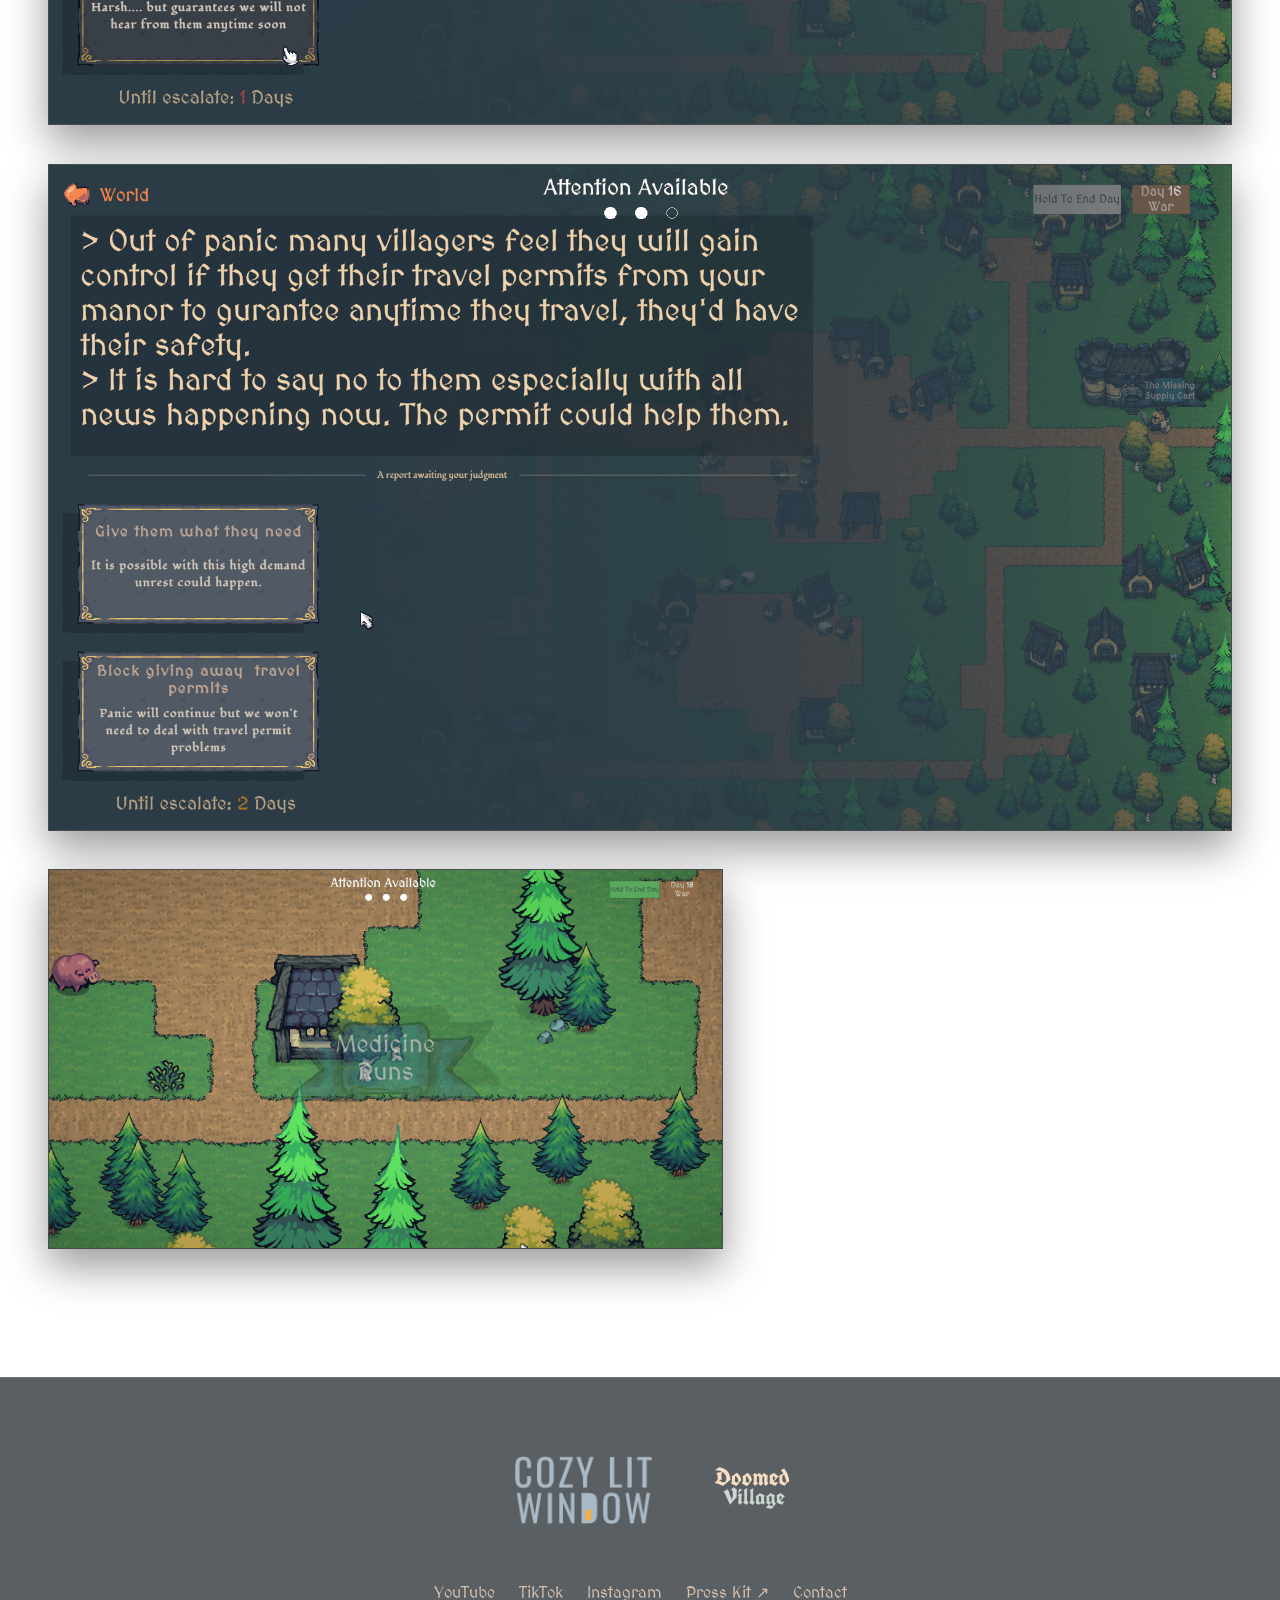
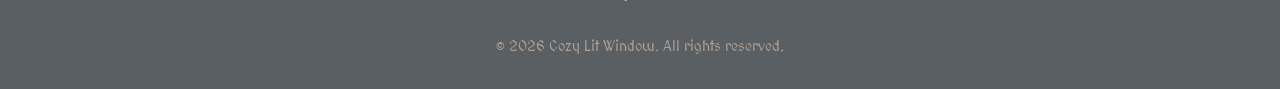
==== commit 4fbeac6b: "Add umami tracking script" ====
--- a/index.html
+++ b/index.html
@@ -26,6 +26,8 @@
   <meta name="theme-color" content="#1f2b33">
   <link rel="preload" as="image" href="public/assets/library_hero.png">
   <link rel="stylesheet" href="styles.css">
+
+  <script defer src="https://cloud.umami.is/script.js" data-website-id="aeedb8cb-0551-48ba-8a21-23af067810dd"></script>
 </head>
 
 <body>
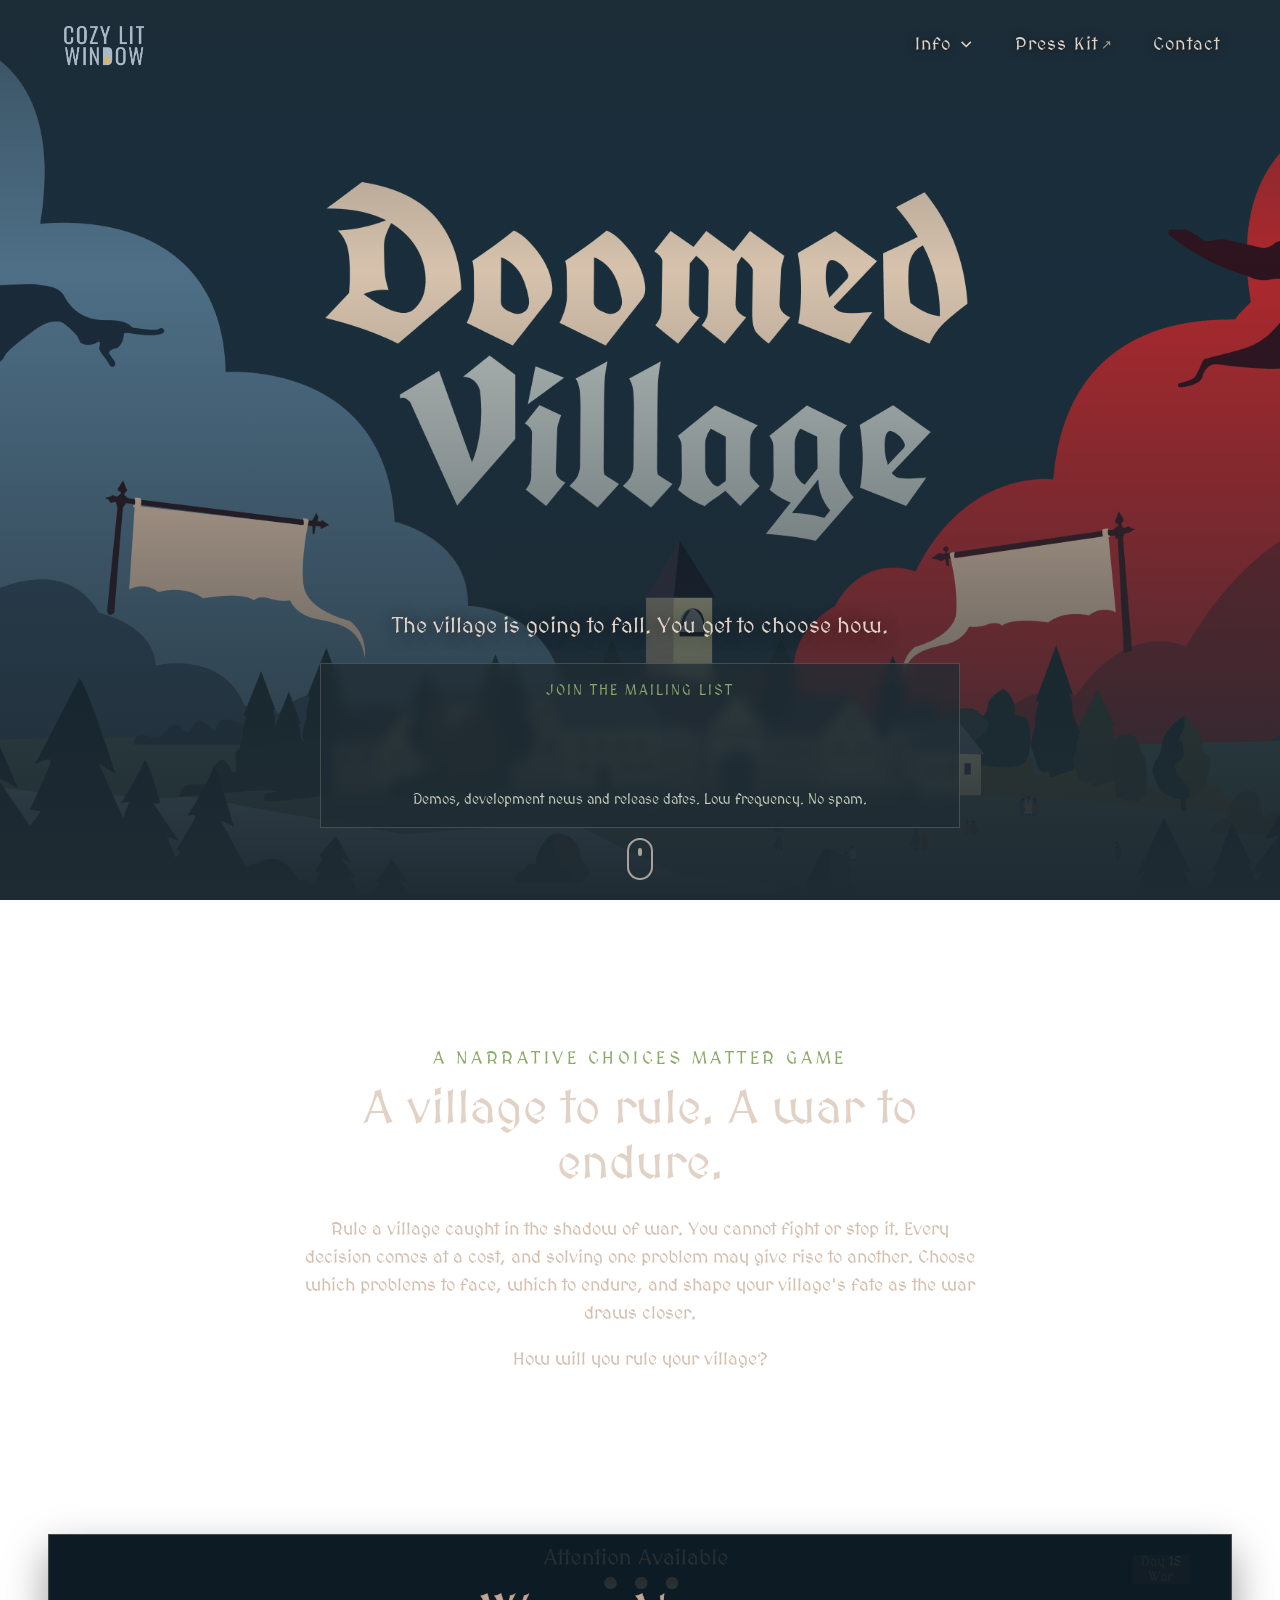
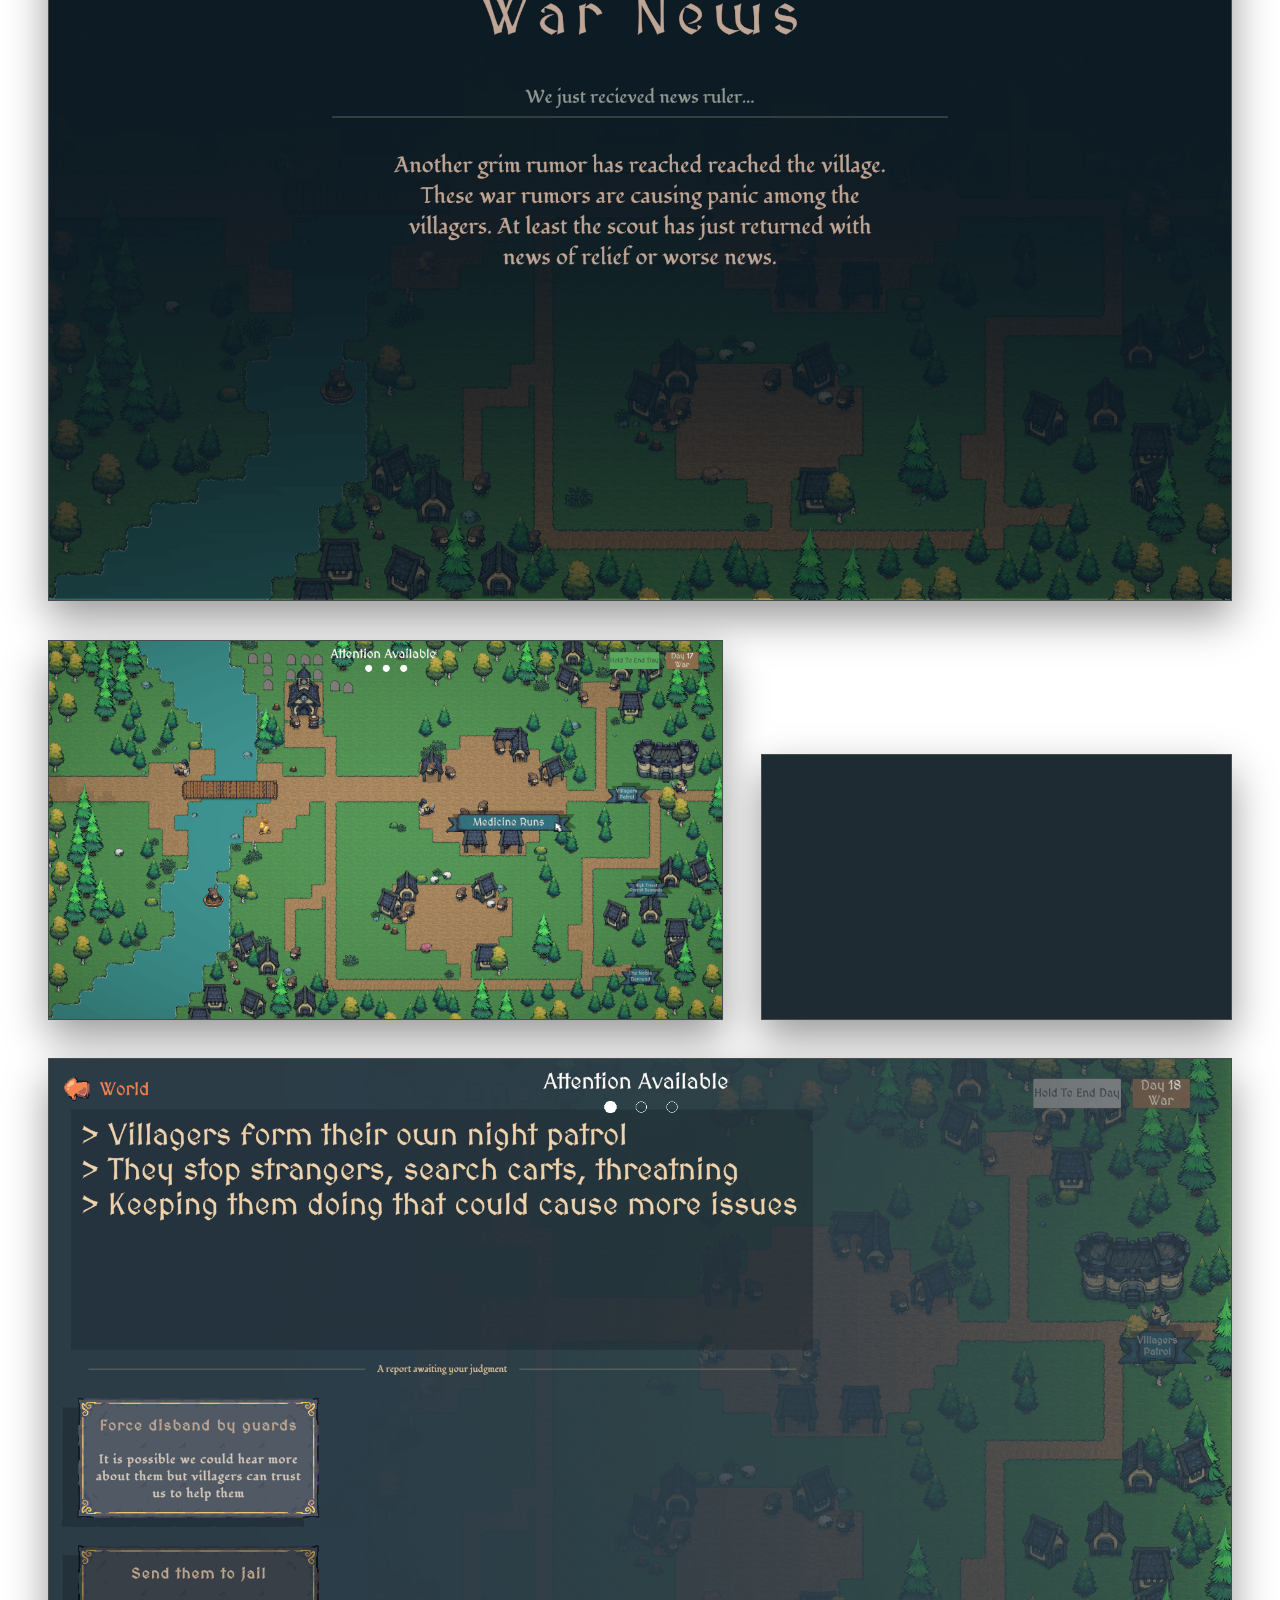
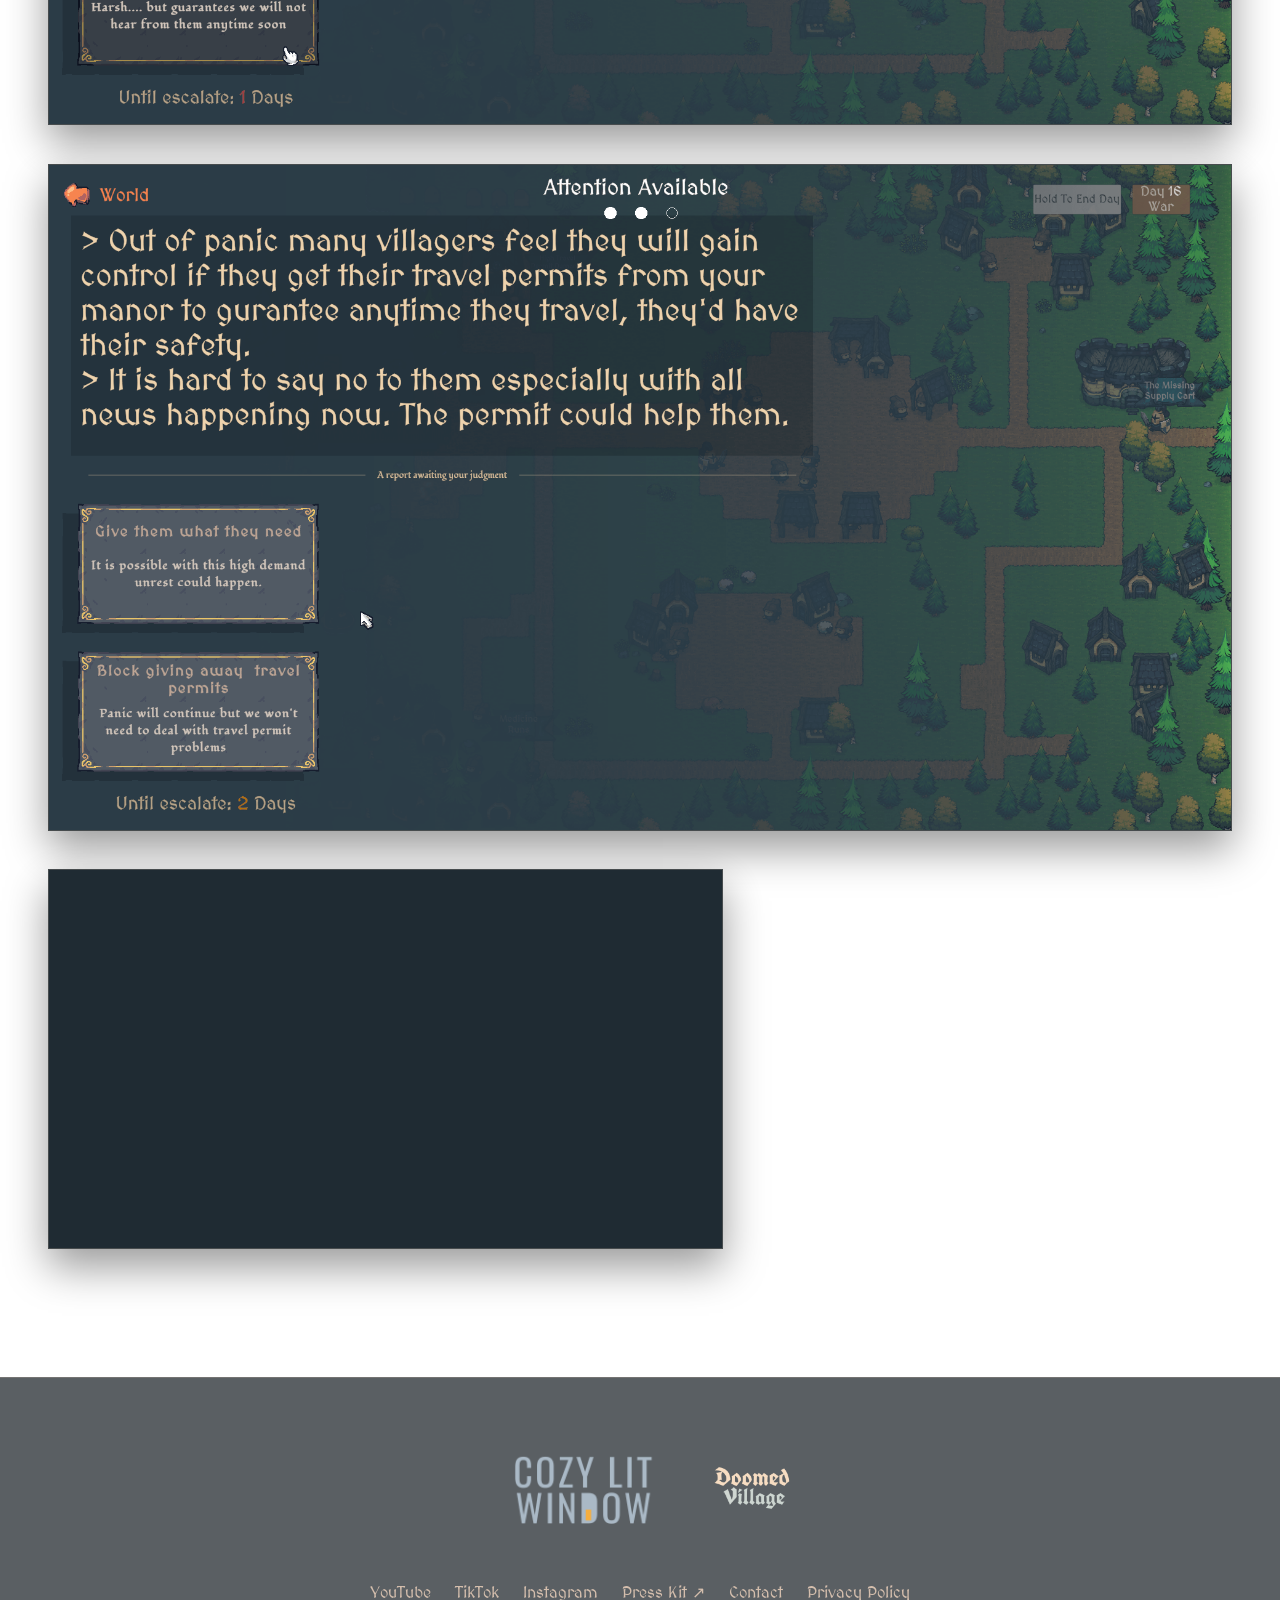
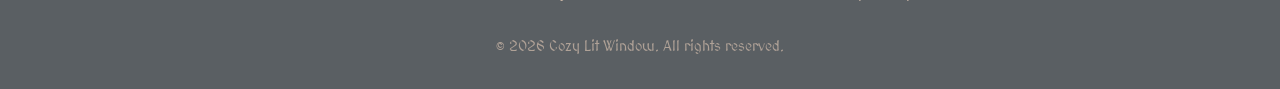
==== commit b7e92689: "Add privacy page" ====
--- a/index.html
+++ b/index.html
@@ -27,7 +27,7 @@
   <link rel="preload" as="image" href="public/assets/library_hero.png">
   <link rel="stylesheet" href="styles.css">
 
-  <script defer src="https://cloud.umami.is/script.js" data-website-id="aeedb8cb-0551-48ba-8a21-23af067810dd"></script>
+  <!-- <script defer src="https://cloud.umami.is/script.js" data-website-id="aeedb8cb-0551-48ba-8a21-23af067810dd"></script> -->
 </head>
 
 <body>
@@ -125,6 +125,7 @@
       <a href="https://www.instagram.com/cozylitwindow/" target="_blank" rel="noopener">Instagram</a>
       <a href="https://drive.google.com/drive/folders/1JExL3aqg7CqIl21omtHcm4_izvDATzBU" target="_blank" rel="noopener noreferrer">Press Kit ↗</a>
       <a href="mailto:cozylitwindow@gmail.com">Contact</a>
+      <a href="/privacy">Privacy Policy</a>
     </nav>
     <p class="copyright">&copy; <span id="year">2026</span> Cozy Lit Window. All rights reserved.</p>
   </footer>
--- a/styles.css
+++ b/styles.css
@@ -398,6 +398,20 @@
 .site-footer nav a:hover { color: var(--moss); }
 .copyright { margin: 1.5rem 0 0; font-size: 0.85rem; opacity: 0.7; }
 
+/* PRIVACY POLICY PAGE */
+
+.policy {
+  max-width: 48rem;
+  margin: 0 auto;
+  padding: calc(var(--header-h) + 2rem) 1.5rem 4rem;
+  min-height: 70vh;
+  overflow-wrap: anywhere;
+}
+.policy h1 { font-size: clamp(2rem, 6vw, 3rem); color: var(--sand-soft); margin: 0 0 0.5rem; }
+.policy h2 { font-size: clamp(1.3rem, 4vw, 1.7rem); color: var(--sand-soft); margin: 2.5rem 0 0.5rem; }
+.policy a { color: var(--moss); }
+.policy li { margin-bottom: 0.3rem; }
+
 /* LIGHTBOX */
 
 .lightbox {
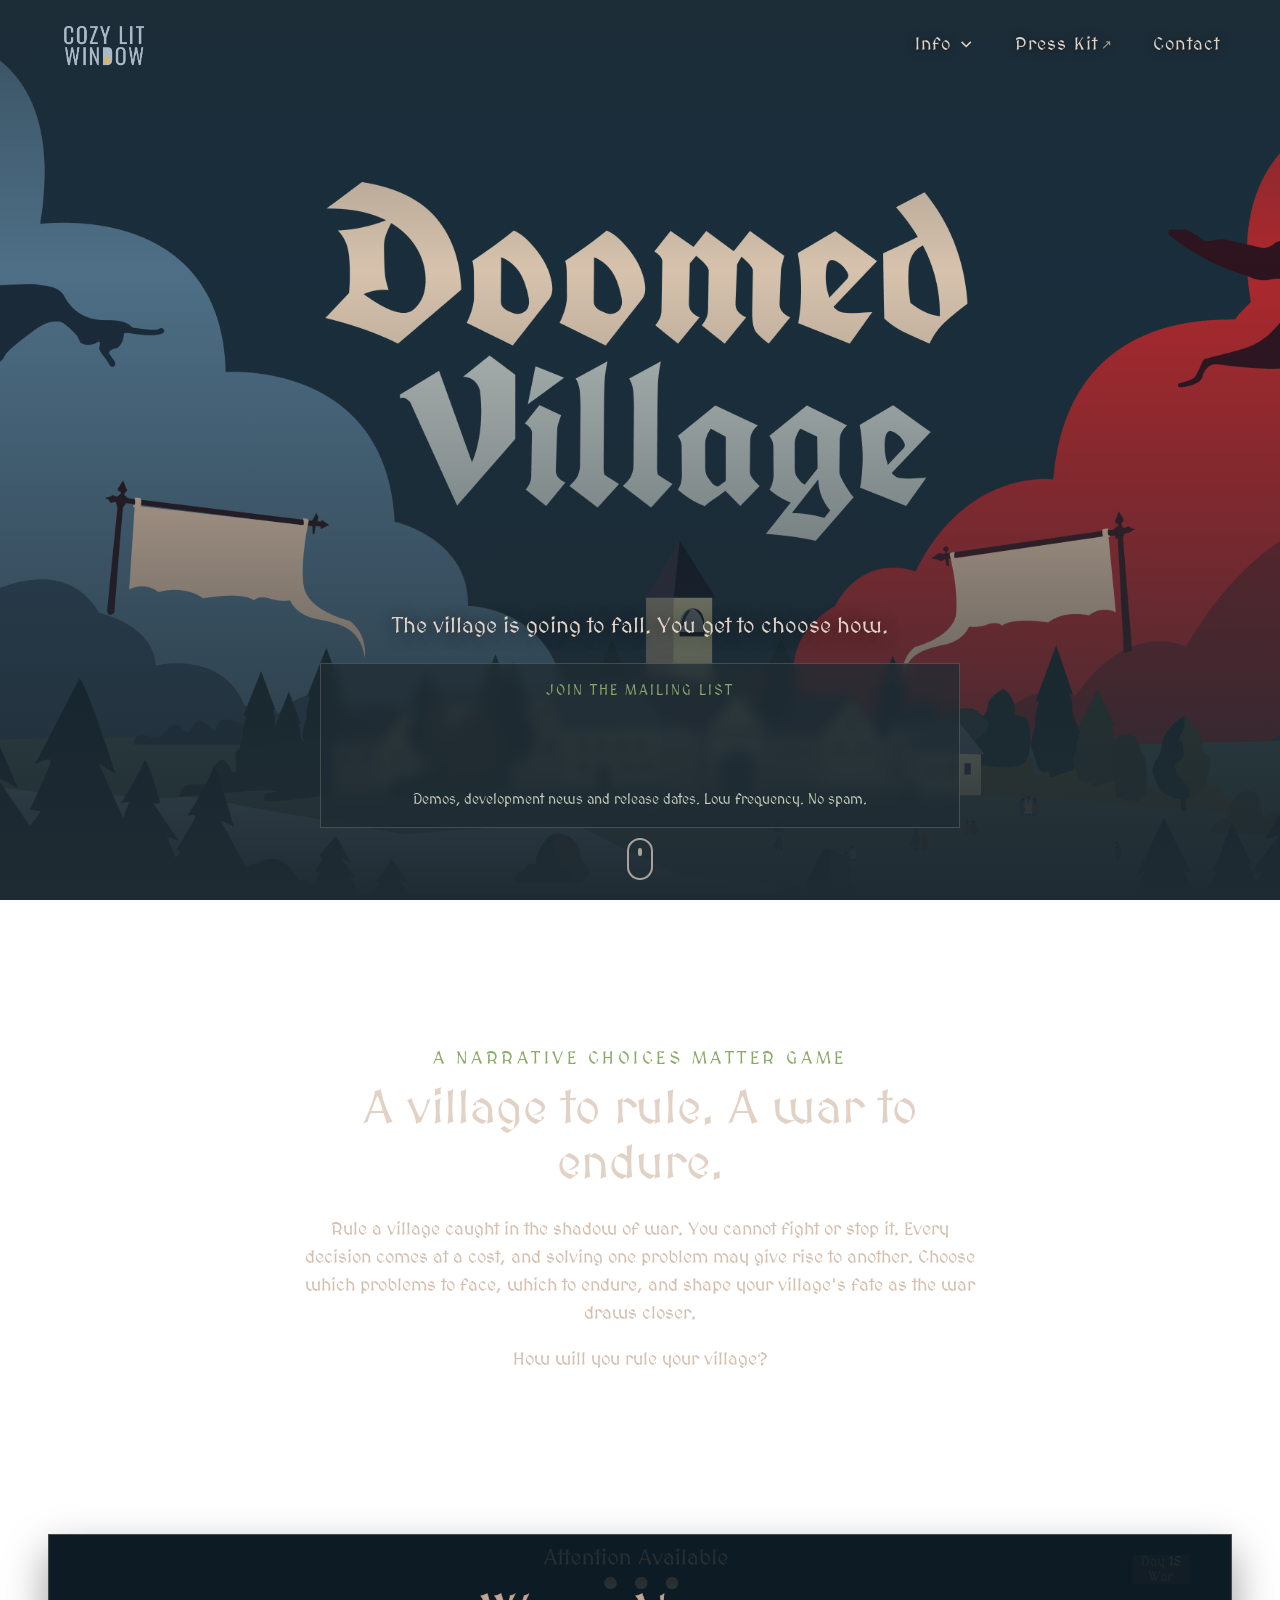
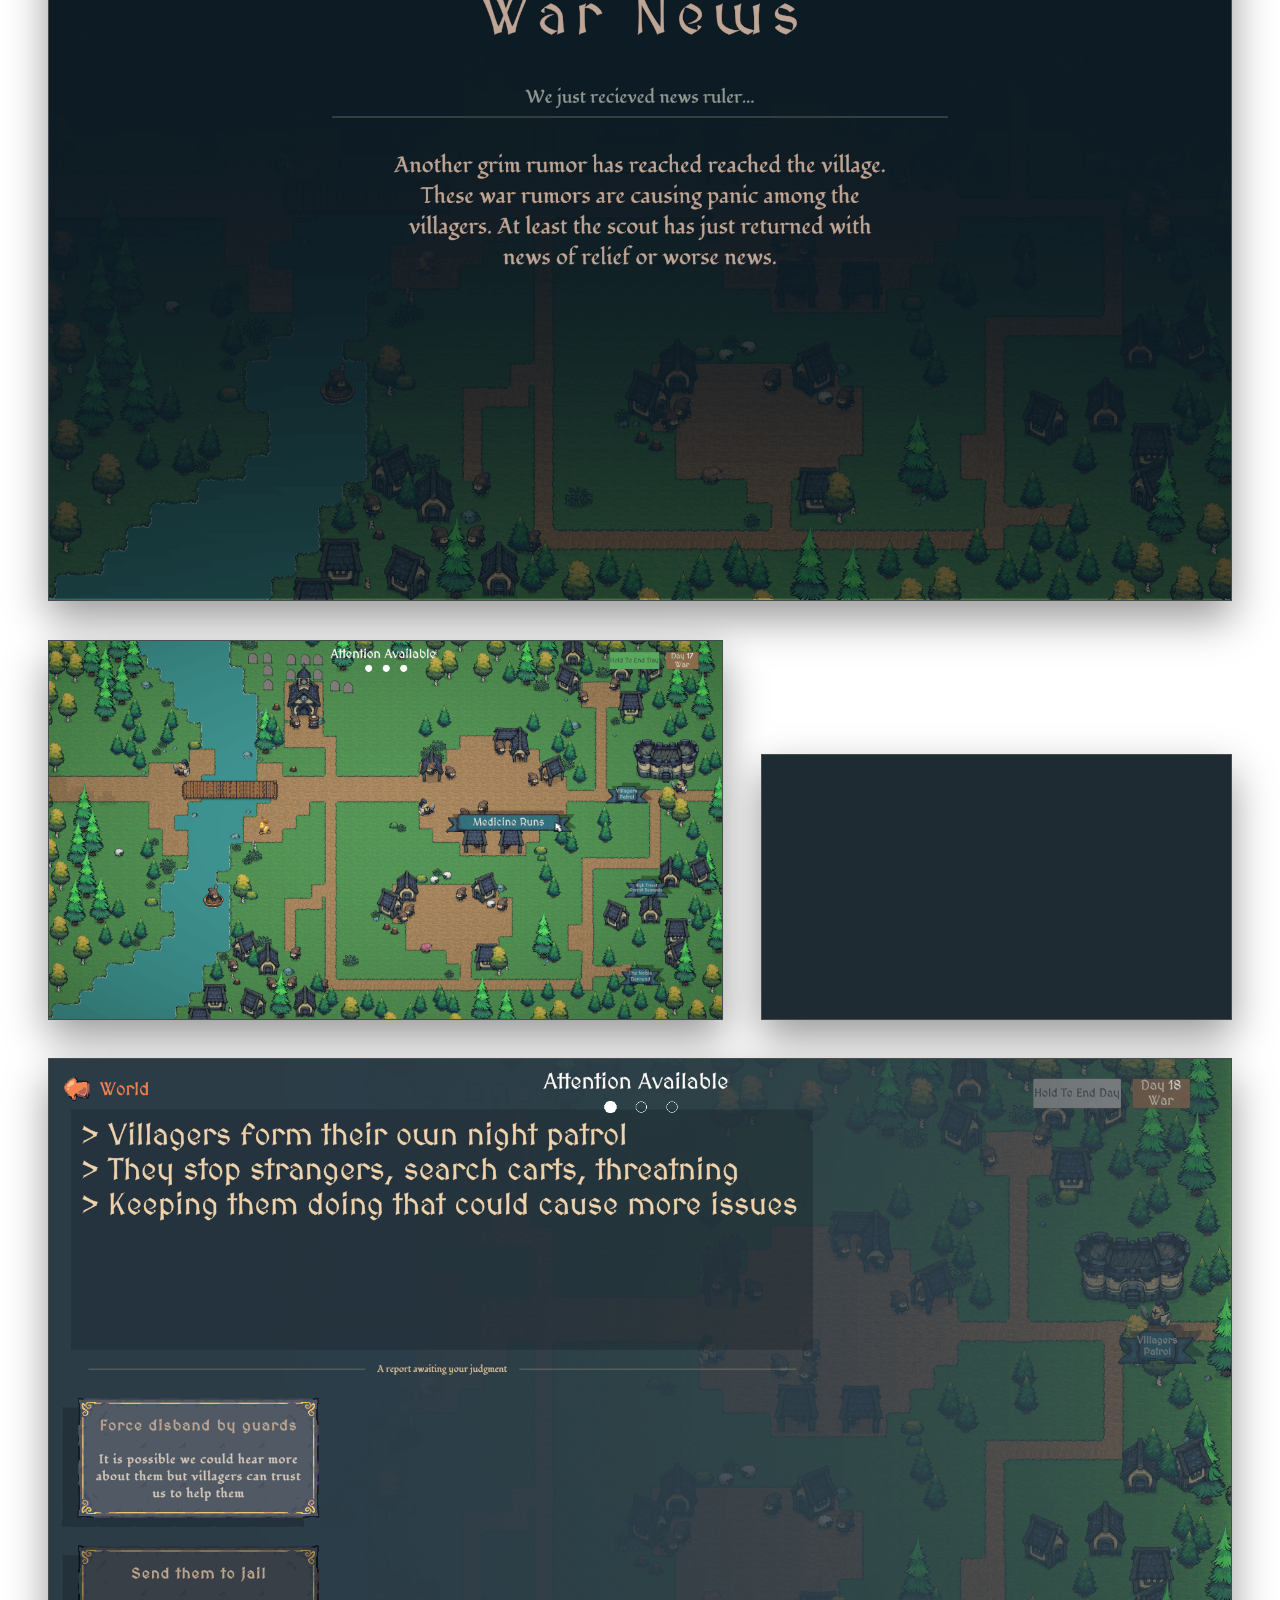
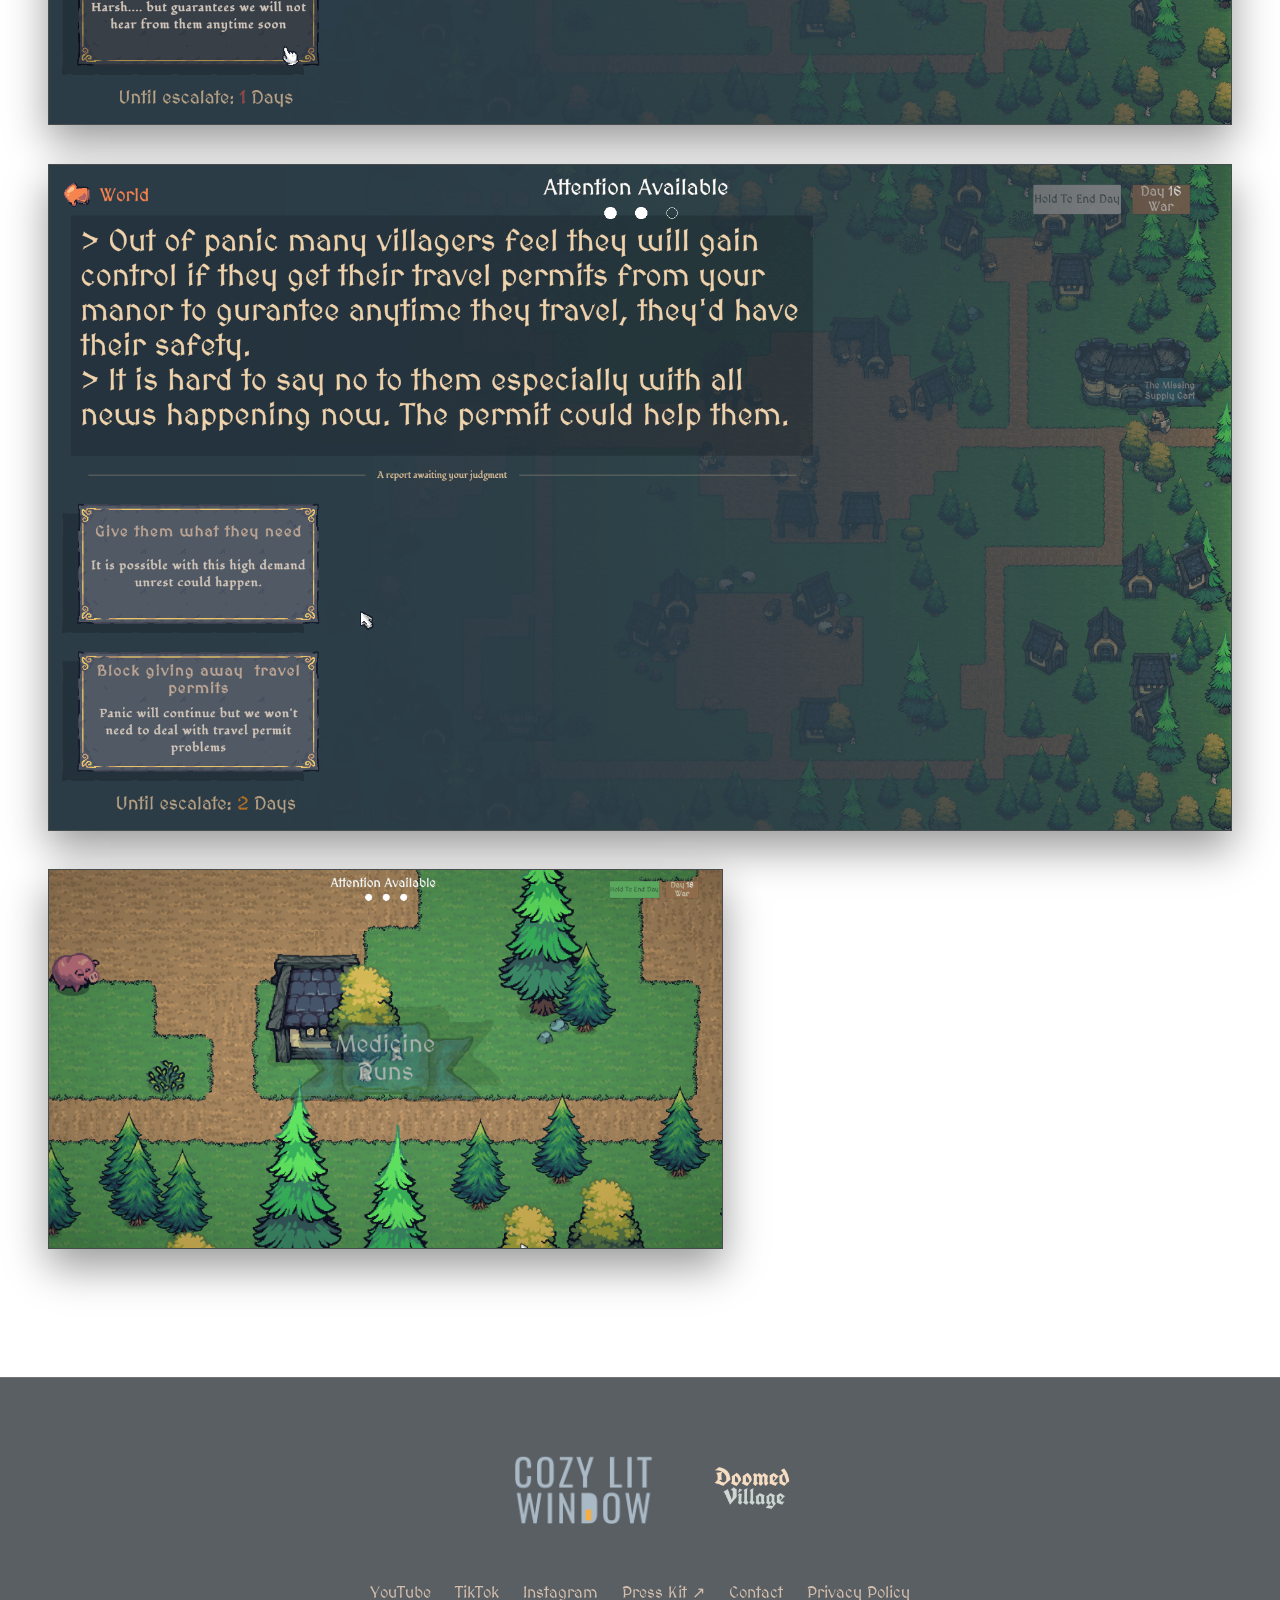
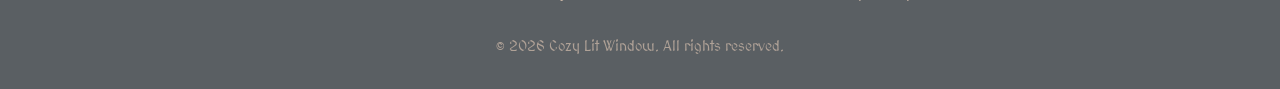
==== commit aa5ee8f9: "Re-add analytics script" ====
--- a/index.html
+++ b/index.html
@@ -27,7 +27,7 @@
   <link rel="preload" as="image" href="public/assets/library_hero.png">
   <link rel="stylesheet" href="styles.css">
 
-  <!-- <script defer src="https://cloud.umami.is/script.js" data-website-id="aeedb8cb-0551-48ba-8a21-23af067810dd"></script> -->
+  <script defer src="https://cloud.umami.is/script.js" data-website-id="aeedb8cb-0551-48ba-8a21-23af067810dd"></script>
 </head>
 
 <body>
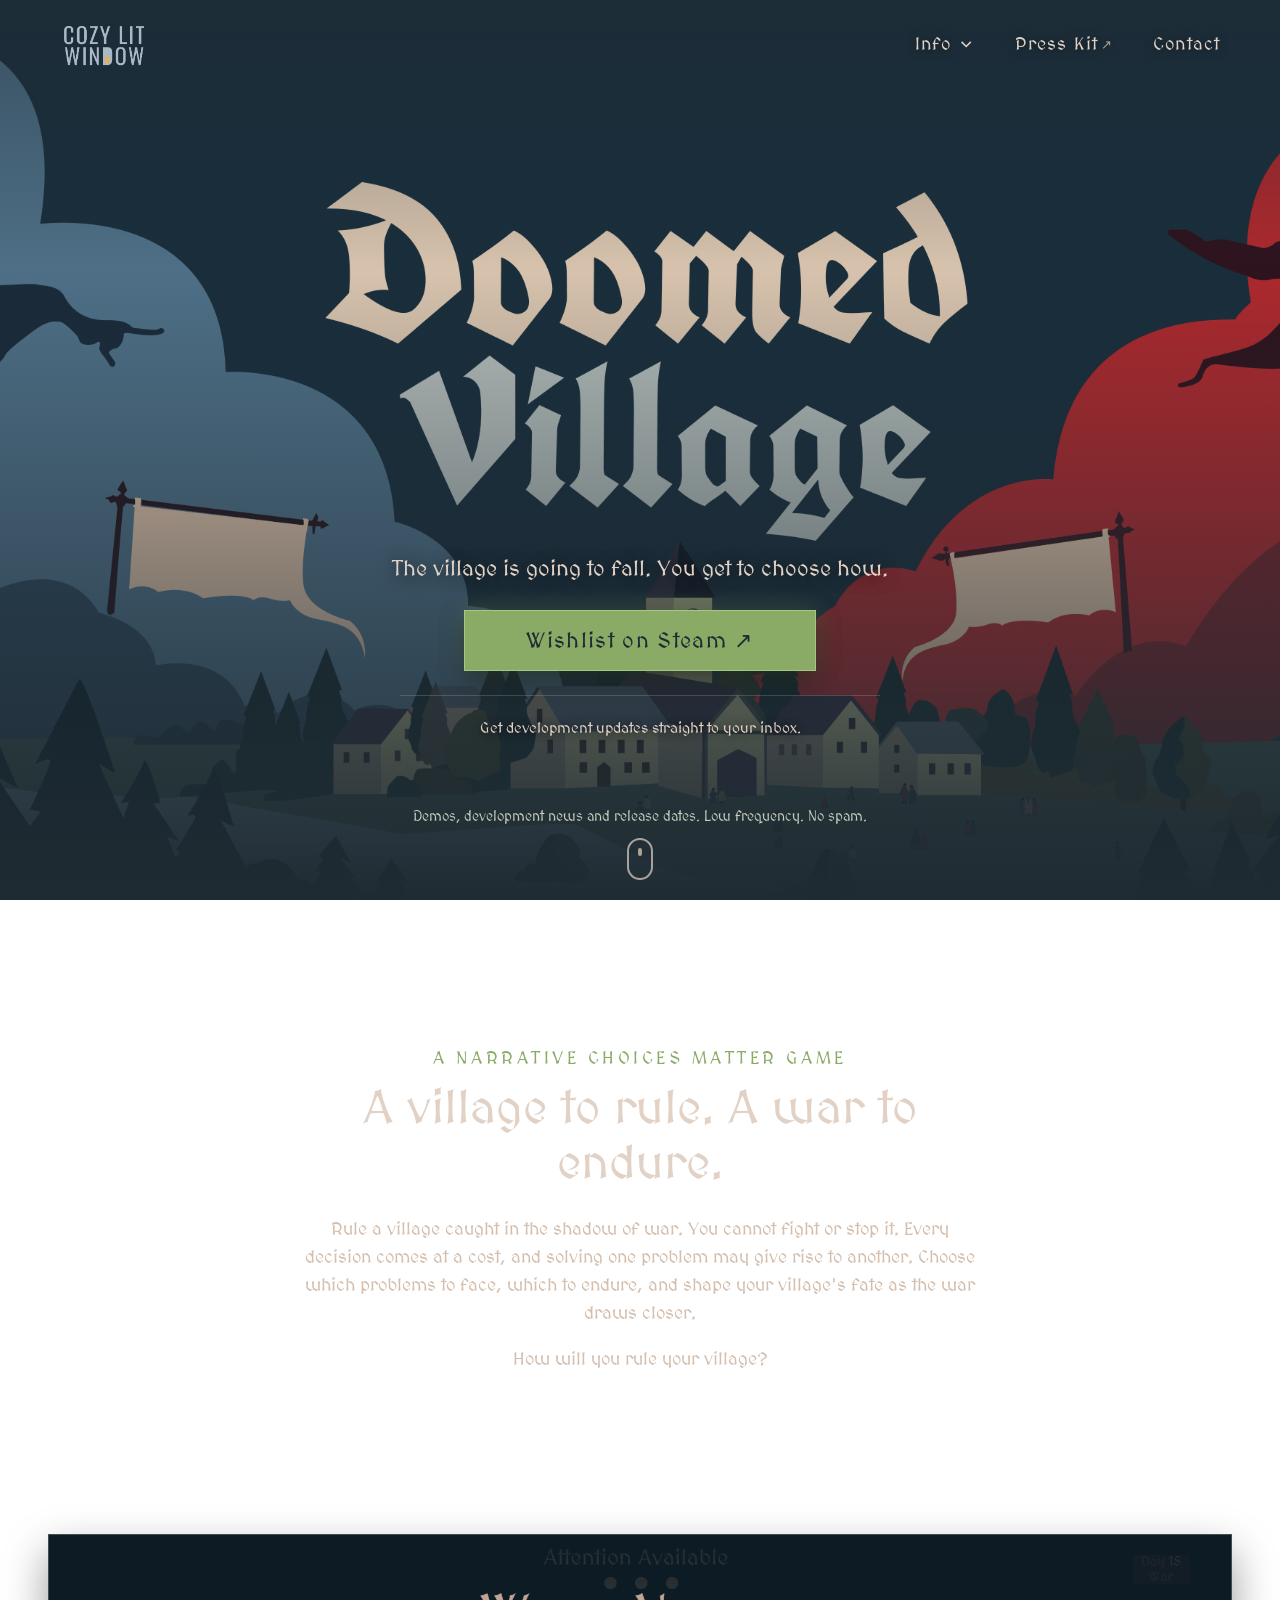
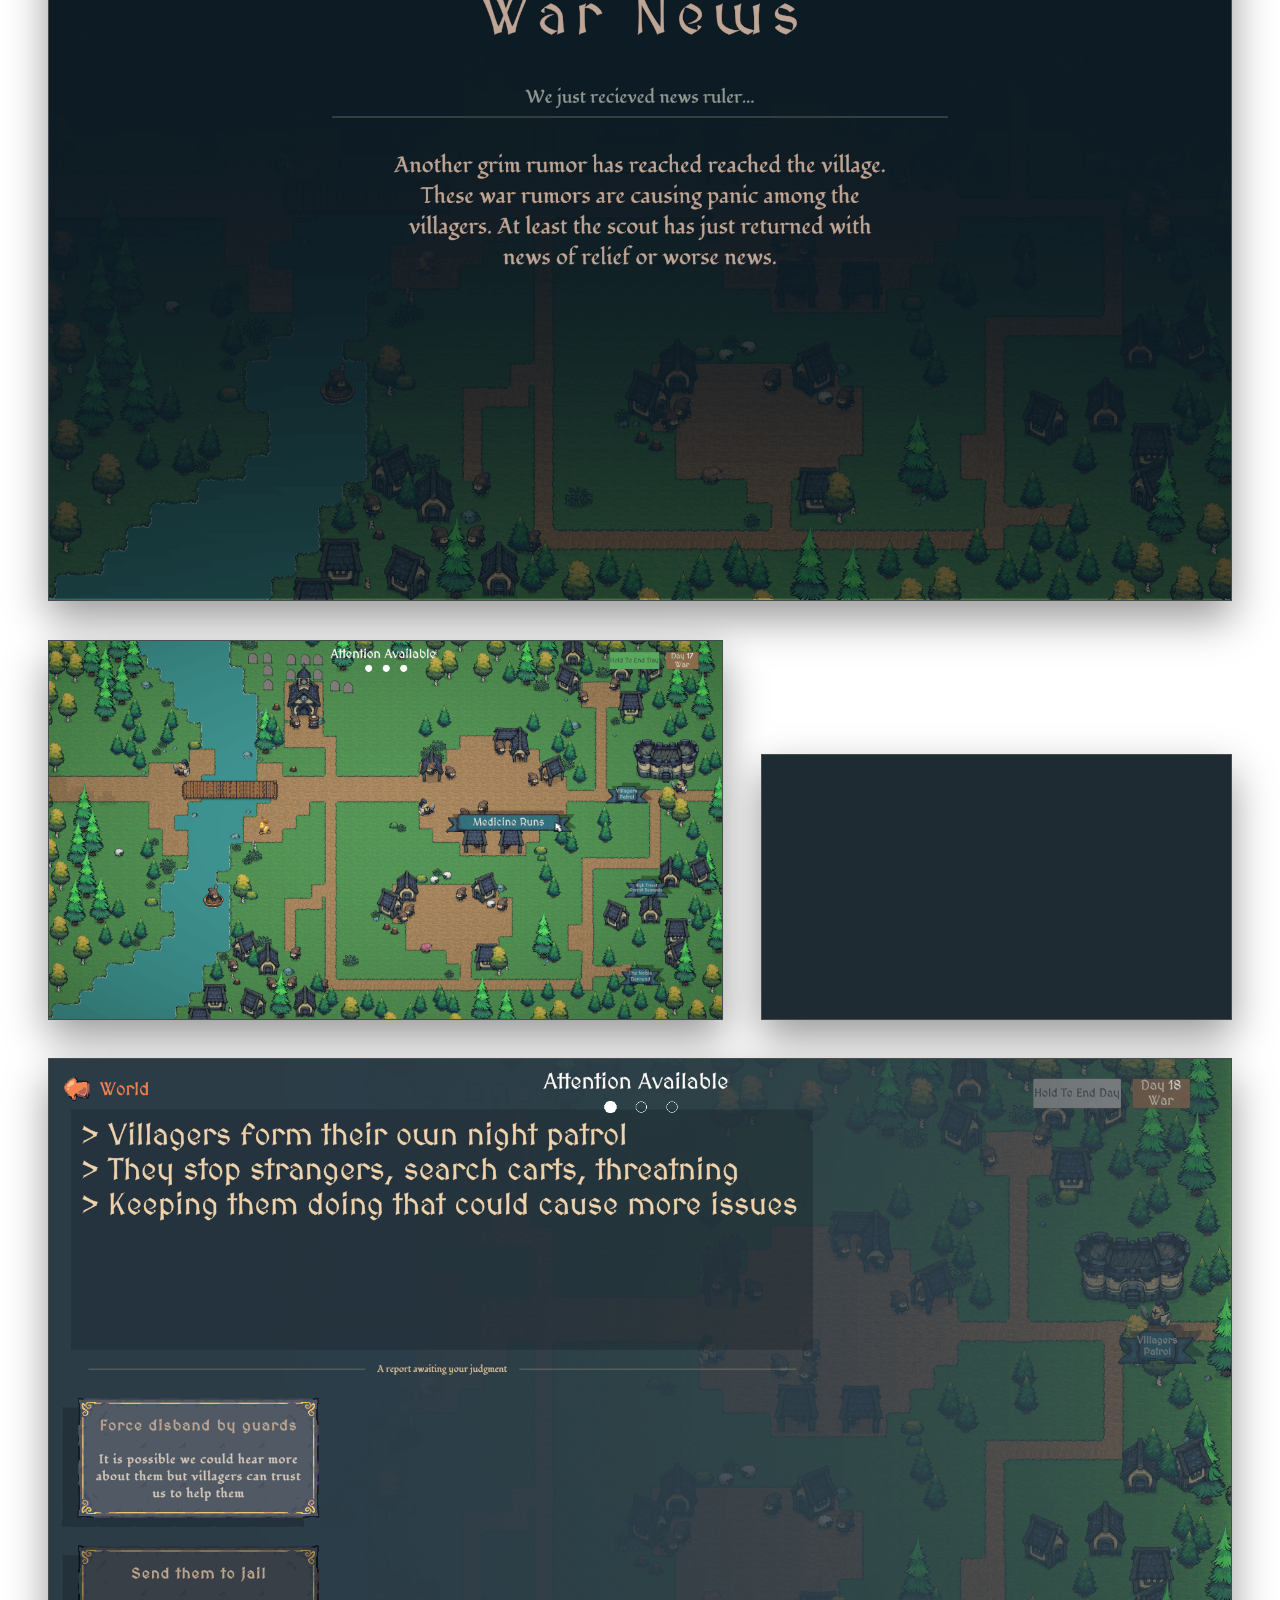
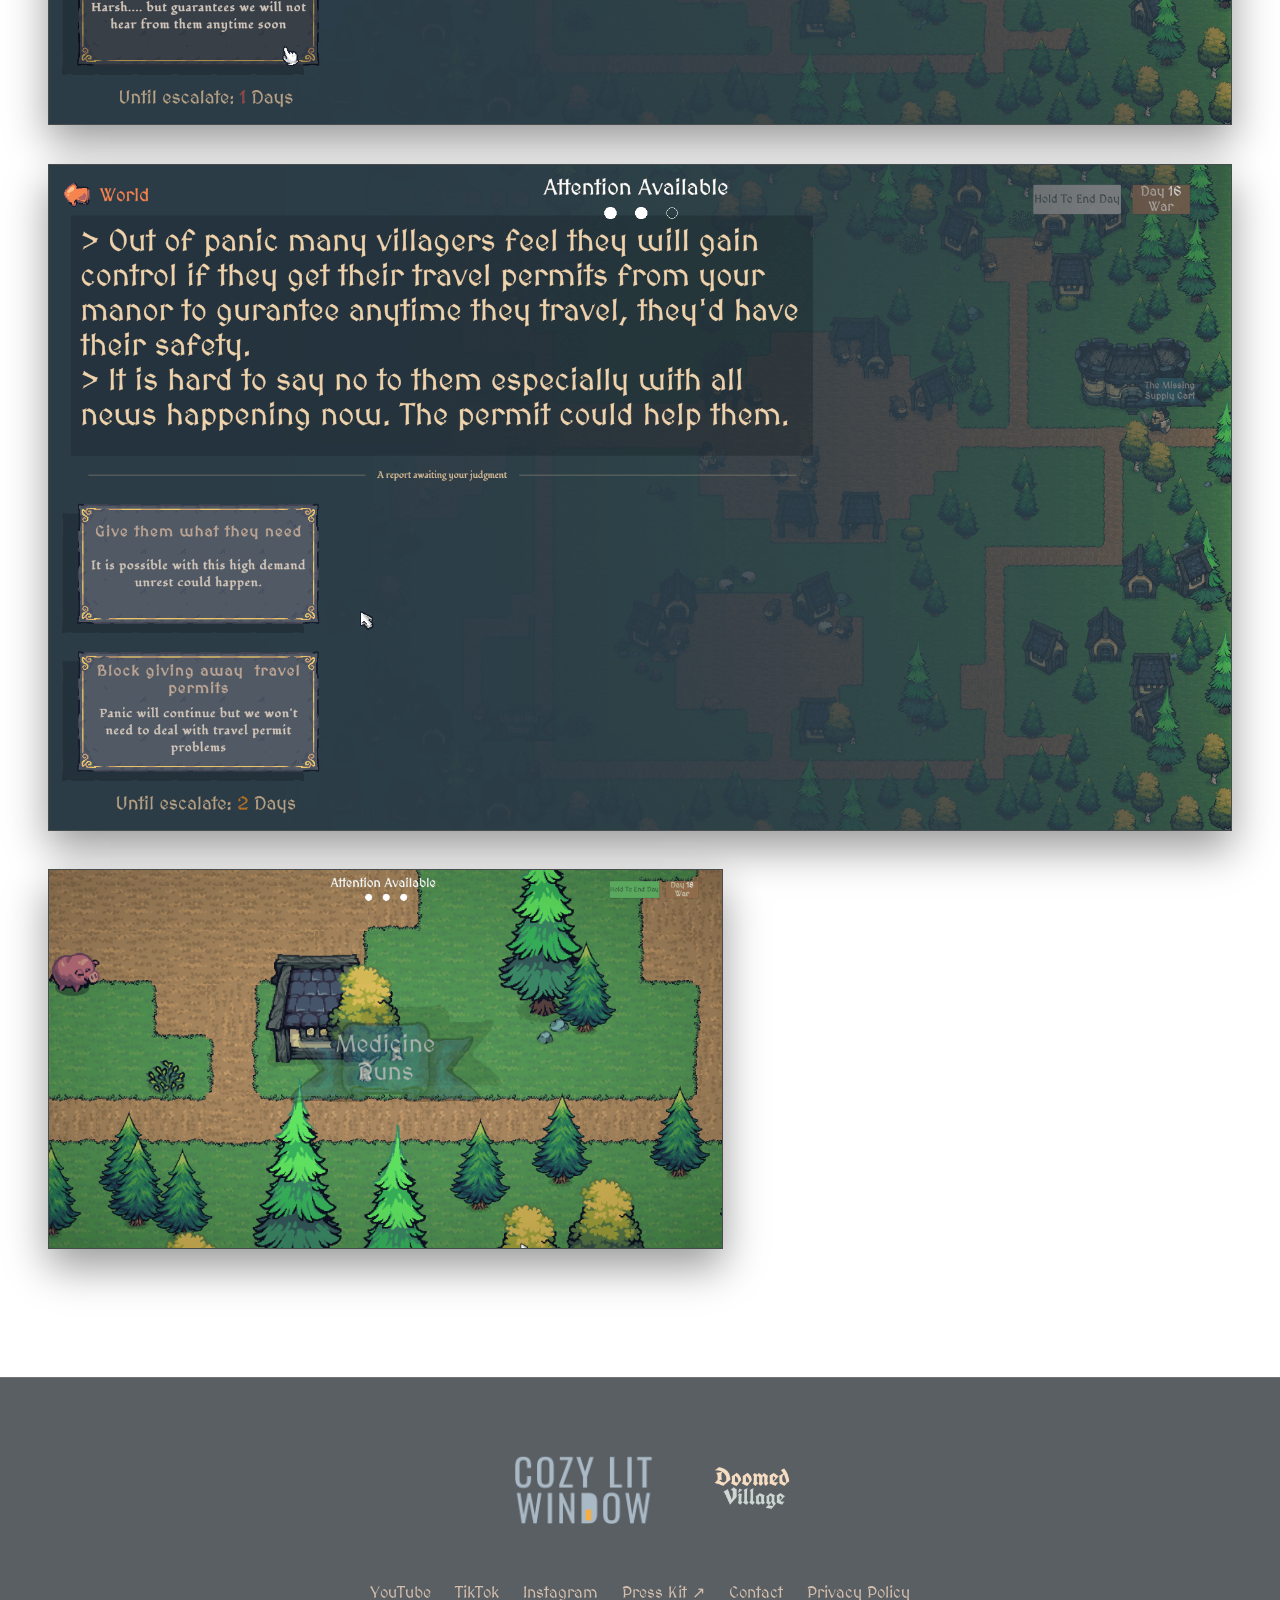
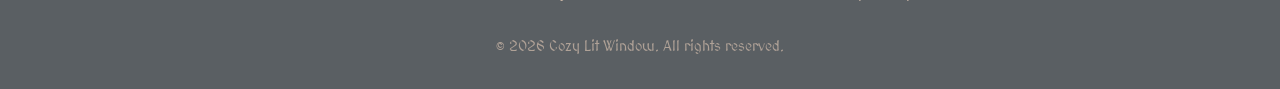
==== commit c315da15: "Add steam game CTA to website" ====
--- a/index.html
+++ b/index.html
@@ -68,8 +68,10 @@
         <h1 id="hero-title">Doomed Village</h1>
         <p class="tagline">The village is going to fall. You get to choose how.</p>
 
+        <a class="steam-cta" href="https://store.steampowered.com/app/5148810/Doomed_Village/" target="_blank" rel="noopener noreferrer">Wishlist on Steam<span class="ext-arrow" aria-hidden="true"> ↗</span><span class="visually-hidden"> (opens in a new tab)</span></a>
+
         <div class="signup" id="mailing-list">
-          <p class="signup-title">Join the mailing list</p>
+          <p class="signup-title">Get development updates straight to your inbox.</p>
           <div class="octupus-form">
             <script async src="https://eocampaign1.com/form/51b77bf0-62c1-11f1-a6fb-19957cb2fa63.js"
               data-form="51b77bf0-62c1-11f1-a6fb-19957cb2fa63">
@@ -80,6 +82,7 @@
       </div>
 
       <a class="scroll-indicator" href="#overview" aria-label="Scroll to game overview"><span></span></a>
+
     </section>
 
     <!-- OVERVIEW -->
--- a/styles.css
+++ b/styles.css
@@ -242,26 +242,84 @@
 }
 
 .tagline {
-  margin: 0 auto 1.25rem;
+  margin: 0 auto 1.5rem;
   font-size: clamp(1.05rem, 2.2vw, 1.35rem);
   color: var(--sand-soft);
 }
 
+.steam-cta {
+  display: flex;
+  align-items: center;
+  justify-content: center;
+  width: min(100%, 22rem);
+  min-height: 3.5rem;
+  margin: 0 auto;
+  padding: 0.75rem 1.5rem;
+  font-size: clamp(1.15rem, 2.6vw, 1.4rem);
+  letter-spacing: 0.06em;
+  text-decoration: none;
+  text-shadow: none;
+  color: var(--deep);
+  background: var(--moss);
+  border: 1px solid #a5c785;
+  box-shadow: 0 8px 24px rgba(0, 0, 0, 0.45), 0 0 22px rgba(137, 171, 102, 0.35);
+  transition: transform 200ms ease, background-color 200ms ease, box-shadow 200ms ease;
+}
+.steam-cta:hover { background: #9dc07a; transform: translateY(-2px); }
+.steam-cta:focus-visible { outline: 2px solid var(--sand-soft); outline-offset: 4px; }
+.steam-cta .ext-arrow { white-space: pre; }
+.visually-hidden {
+  position: absolute;
+  width: 1px;
+  height: 1px;
+  margin: -1px;
+  overflow: hidden;
+  clip-path: inset(50%);
+  white-space: nowrap;
+}
+
 .signup {
-  padding: 1rem 1.25rem;
+  max-width: 30rem;
+  margin: 1.5rem auto 0;
+  padding: 1.25rem 0 0;
+  border-top: 1px solid var(--edge);
+  text-shadow: none;
+}
+.signup-title {
+  margin: 0 0 0.6rem;
+  font-size: 0.95rem;
+  color: var(--sand-soft);
+  text-shadow: 0 1px 8px rgba(0, 0, 0, 0.7);
+}
+.octupus-form { min-height: 3rem; }
+.octupus-form form { display: flex; flex-wrap: wrap; gap: 0.5rem; justify-content: center; }
+.octupus-form input[type="email"] {
+  flex: 1 1 12rem;
+  min-width: 0;
+  min-height: 2.75rem;
+  padding: 0 0.75rem;
+  font: inherit;
+  color: var(--sand-soft);
   background: rgba(31, 43, 51, 0.72);
   border: 1px solid var(--edge);
-  backdrop-filter: blur(6px);
-  text-shadow: none;
-}
-.signup-title {
-  margin: 0 0 0.5rem;
-  text-transform: uppercase;
-  letter-spacing: 0.15em;
-  font-size: 0.85rem;
-  color: var(--moss);
-}
-.octupus-form { min-height: 4.5rem; }
+}
+.octupus-form button,
+.octupus-form input[type="submit"] {
+  flex: 0 0 auto;
+  min-height: 2.75rem;
+  padding: 0 1.1rem;
+  font: inherit;
+  cursor: pointer;
+  color: var(--sand-soft);
+  background: transparent;
+  border: 1px solid var(--sand);
+}
+.octupus-form button:hover,
+.octupus-form input[type="submit"]:hover { color: var(--moss); border-color: var(--moss); }
+@media (max-width: 480px) {
+  .octupus-form form { flex-direction: column; }
+  .octupus-form input[type="email"], .octupus-form button, .octupus-form input[type="submit"] { width: 100%; flex: none; }
+}
 .signup-footnote {
   margin: 0.5rem 0 0;
   font-size: 0.85rem;
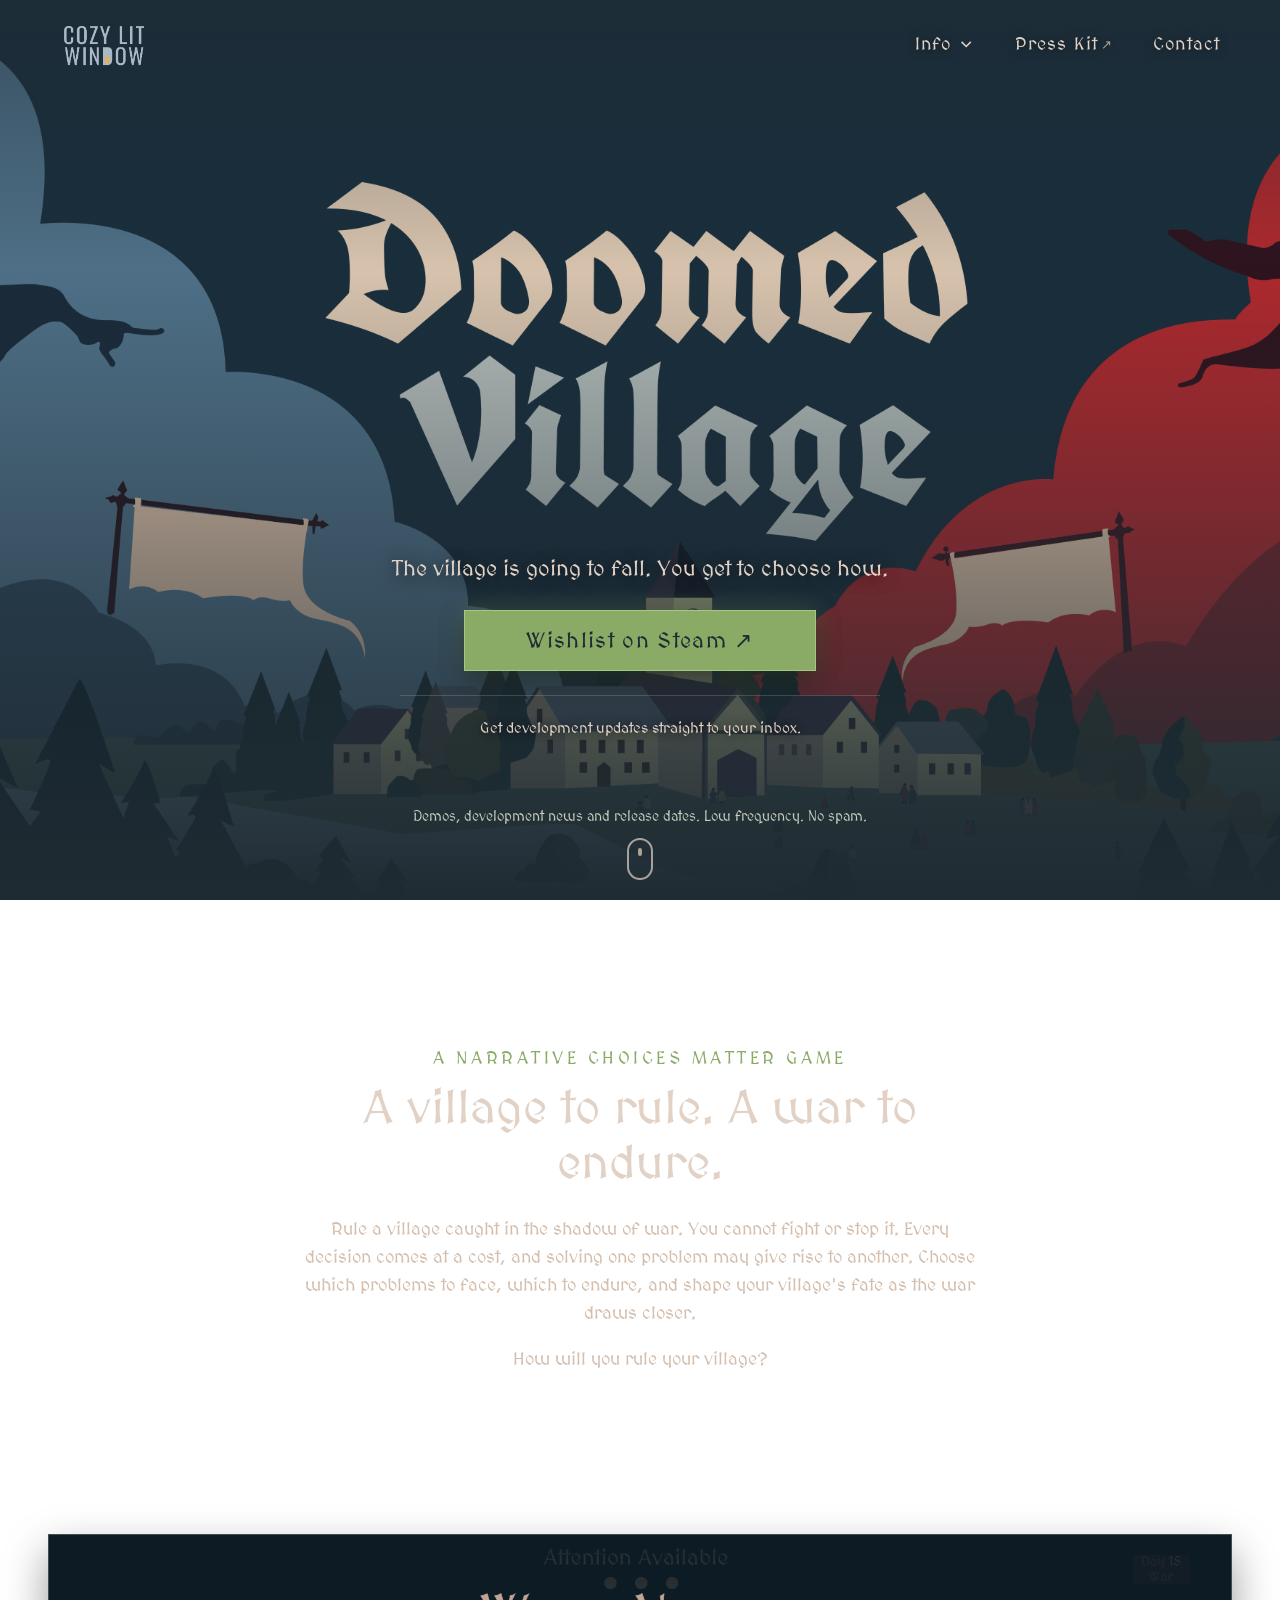
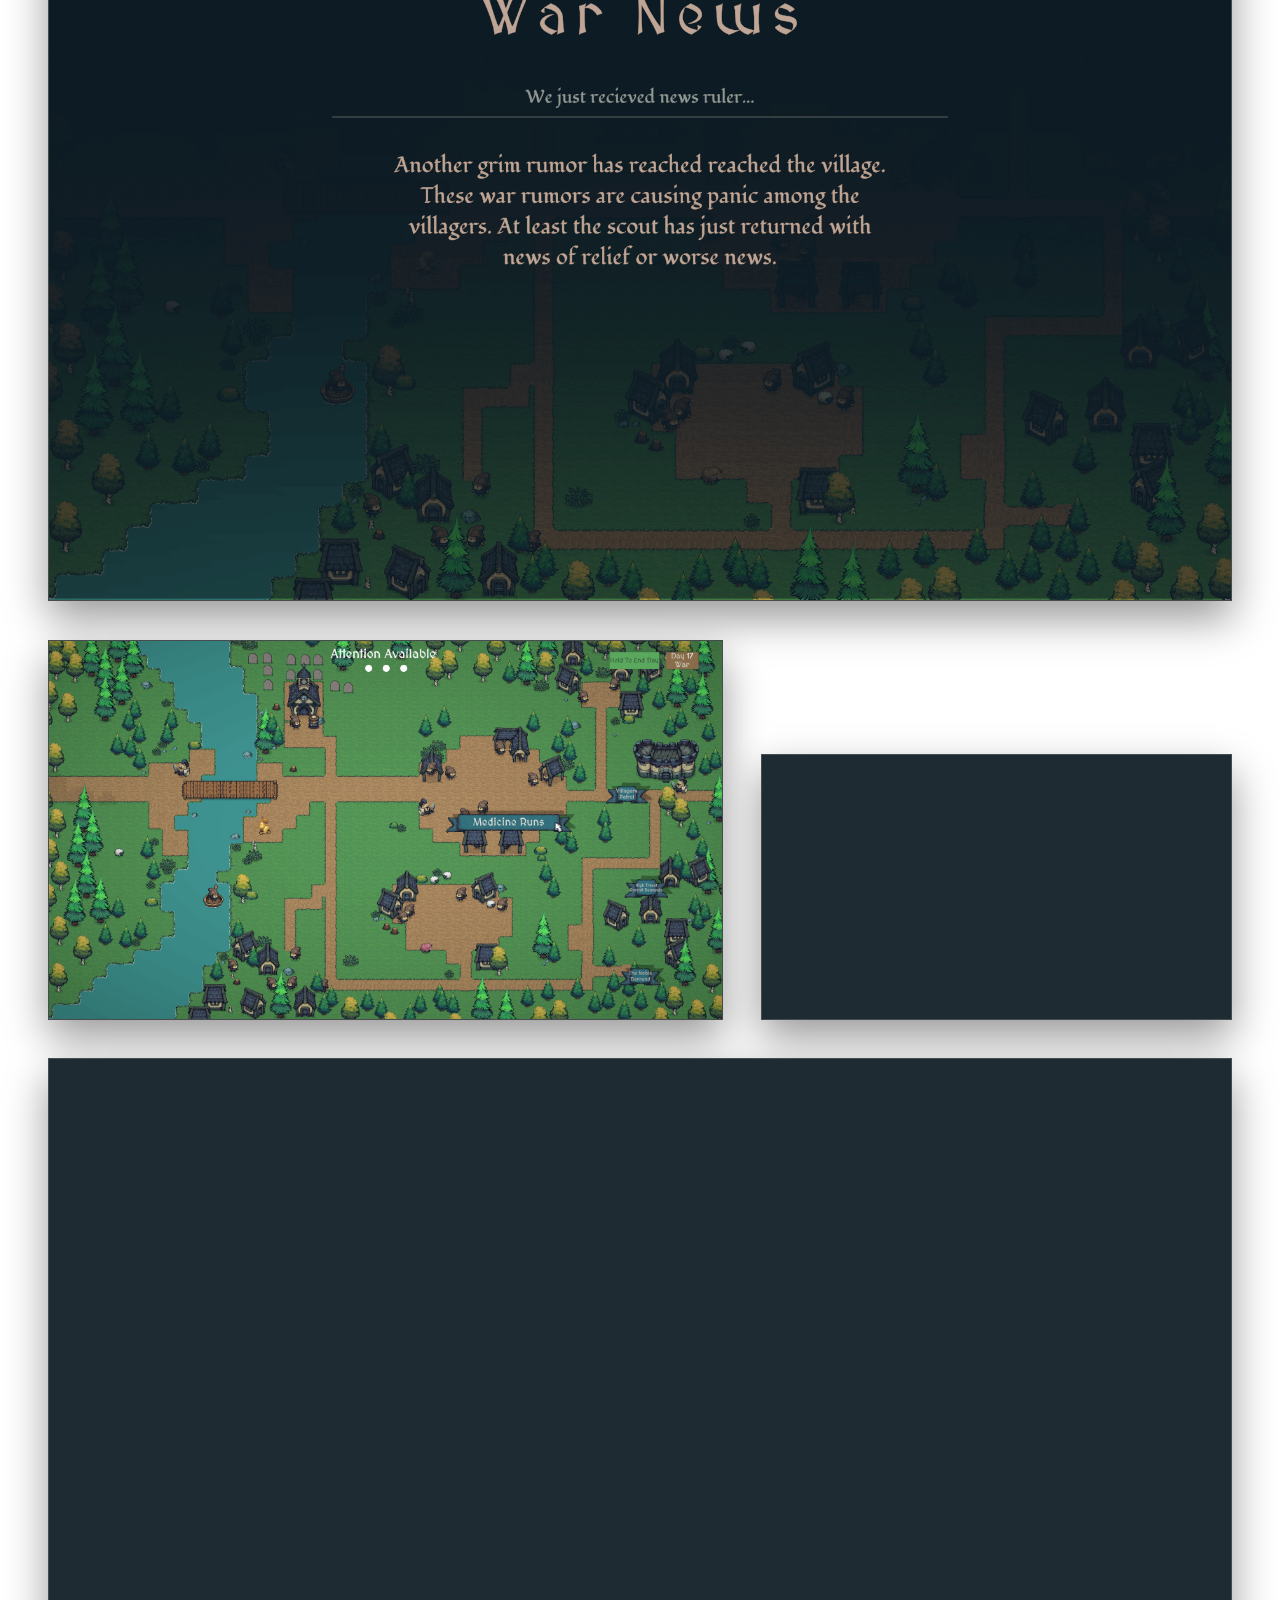
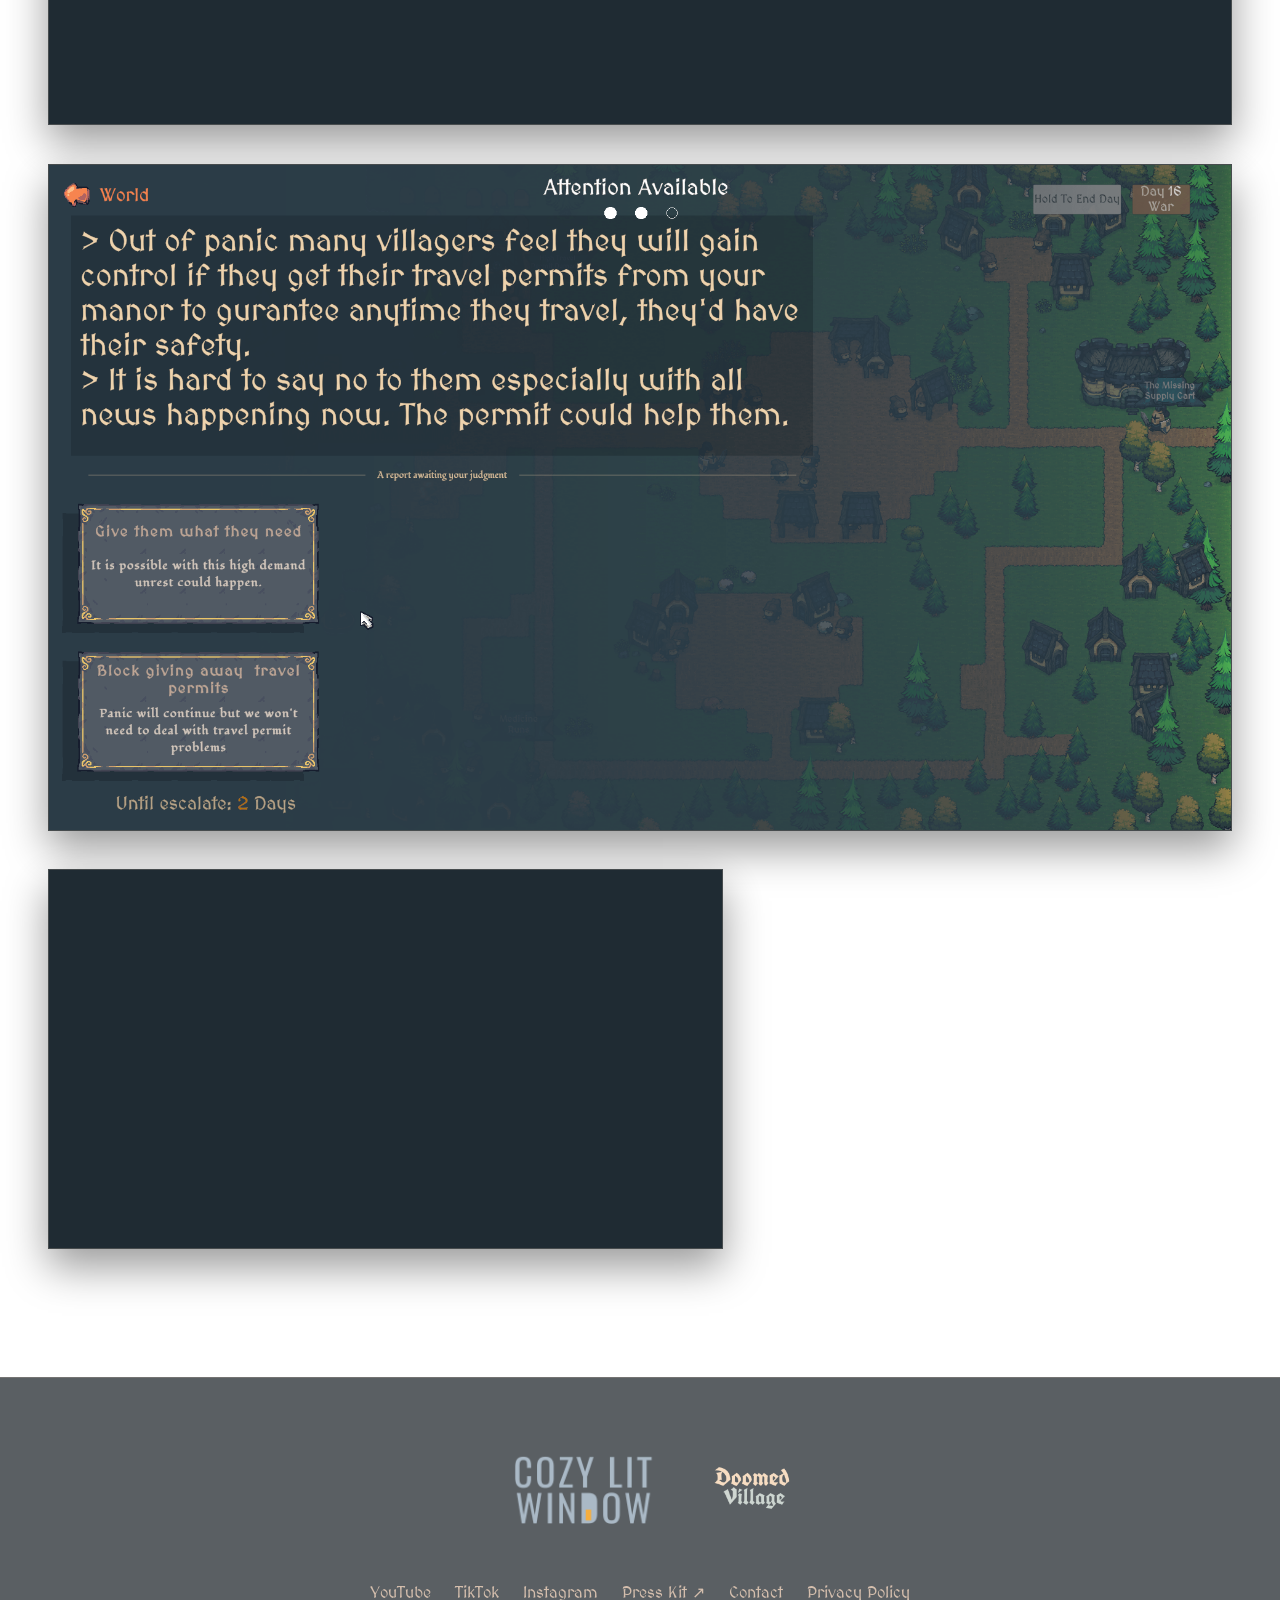
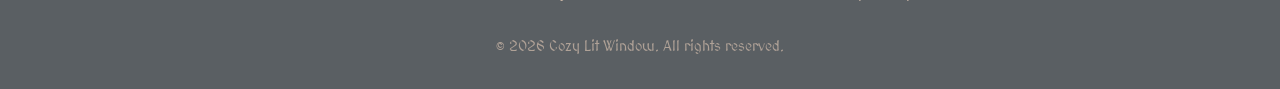
==== commit 5afad53a: "Enhance SEO & add simple robot.txt" ====
--- a/index.html
+++ b/index.html
@@ -8,8 +8,9 @@
   <link rel="icon" type="image/png" sizes="16x16" href="public/favicon_io/favicon-16x16.png">
   <link rel="manifest" href="public/favicon_io/site.webmanifest">
   <meta name="viewport" content="width=device-width, initial-scale=1.0">
+  <link rel="canonical" href="https://cozylitwindow.com/">
   <title>Doomed Village — Cozy Lit Window</title>
-  <meta name="description" content="Doomed Village is a narrative choice matter game.   The village is going to fall. You get to choose how.">
+  <meta name="description" content="Doomed Village is a narrative choices-matter game where you rule a village in the shadow of war. Every decision has a cost. Wishlist on Steam.">
 
 <meta property="og:type" content="website">
 <meta property="og:url" content="https://cozylitwindow.com/">
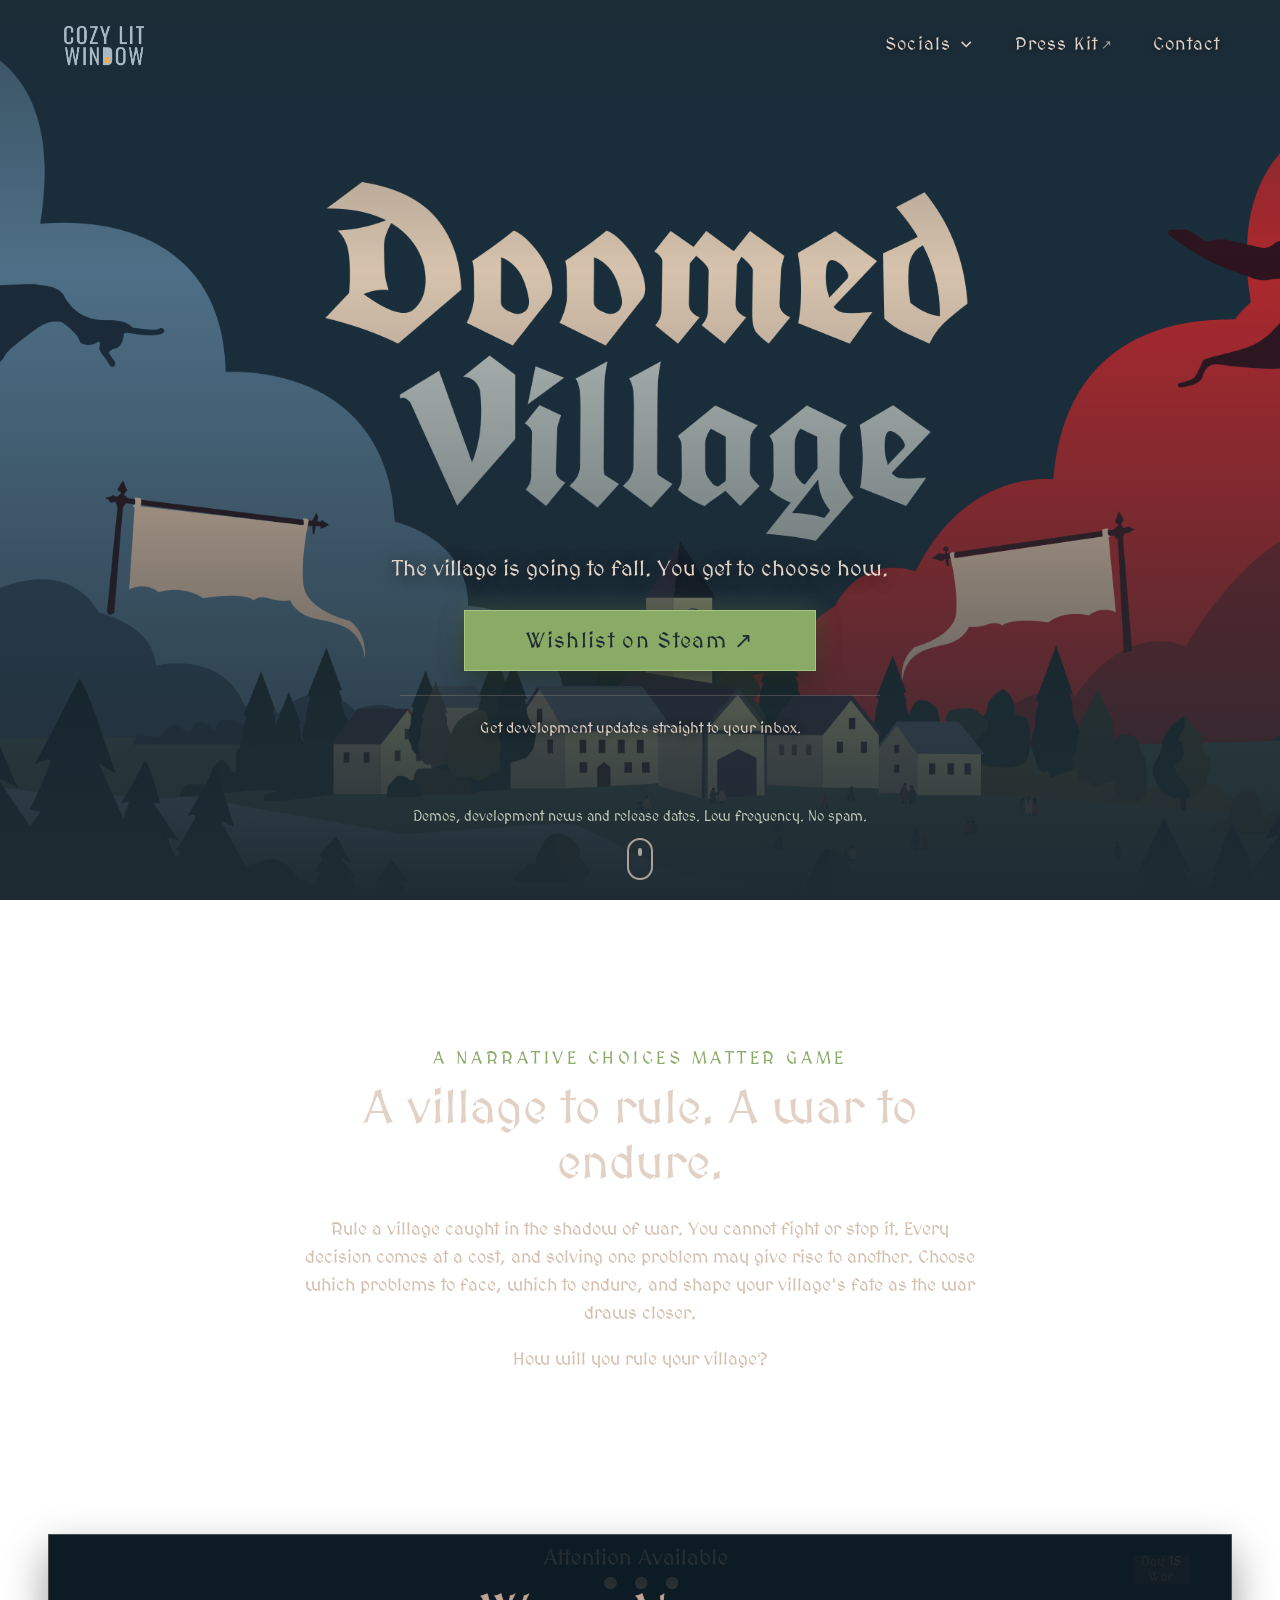
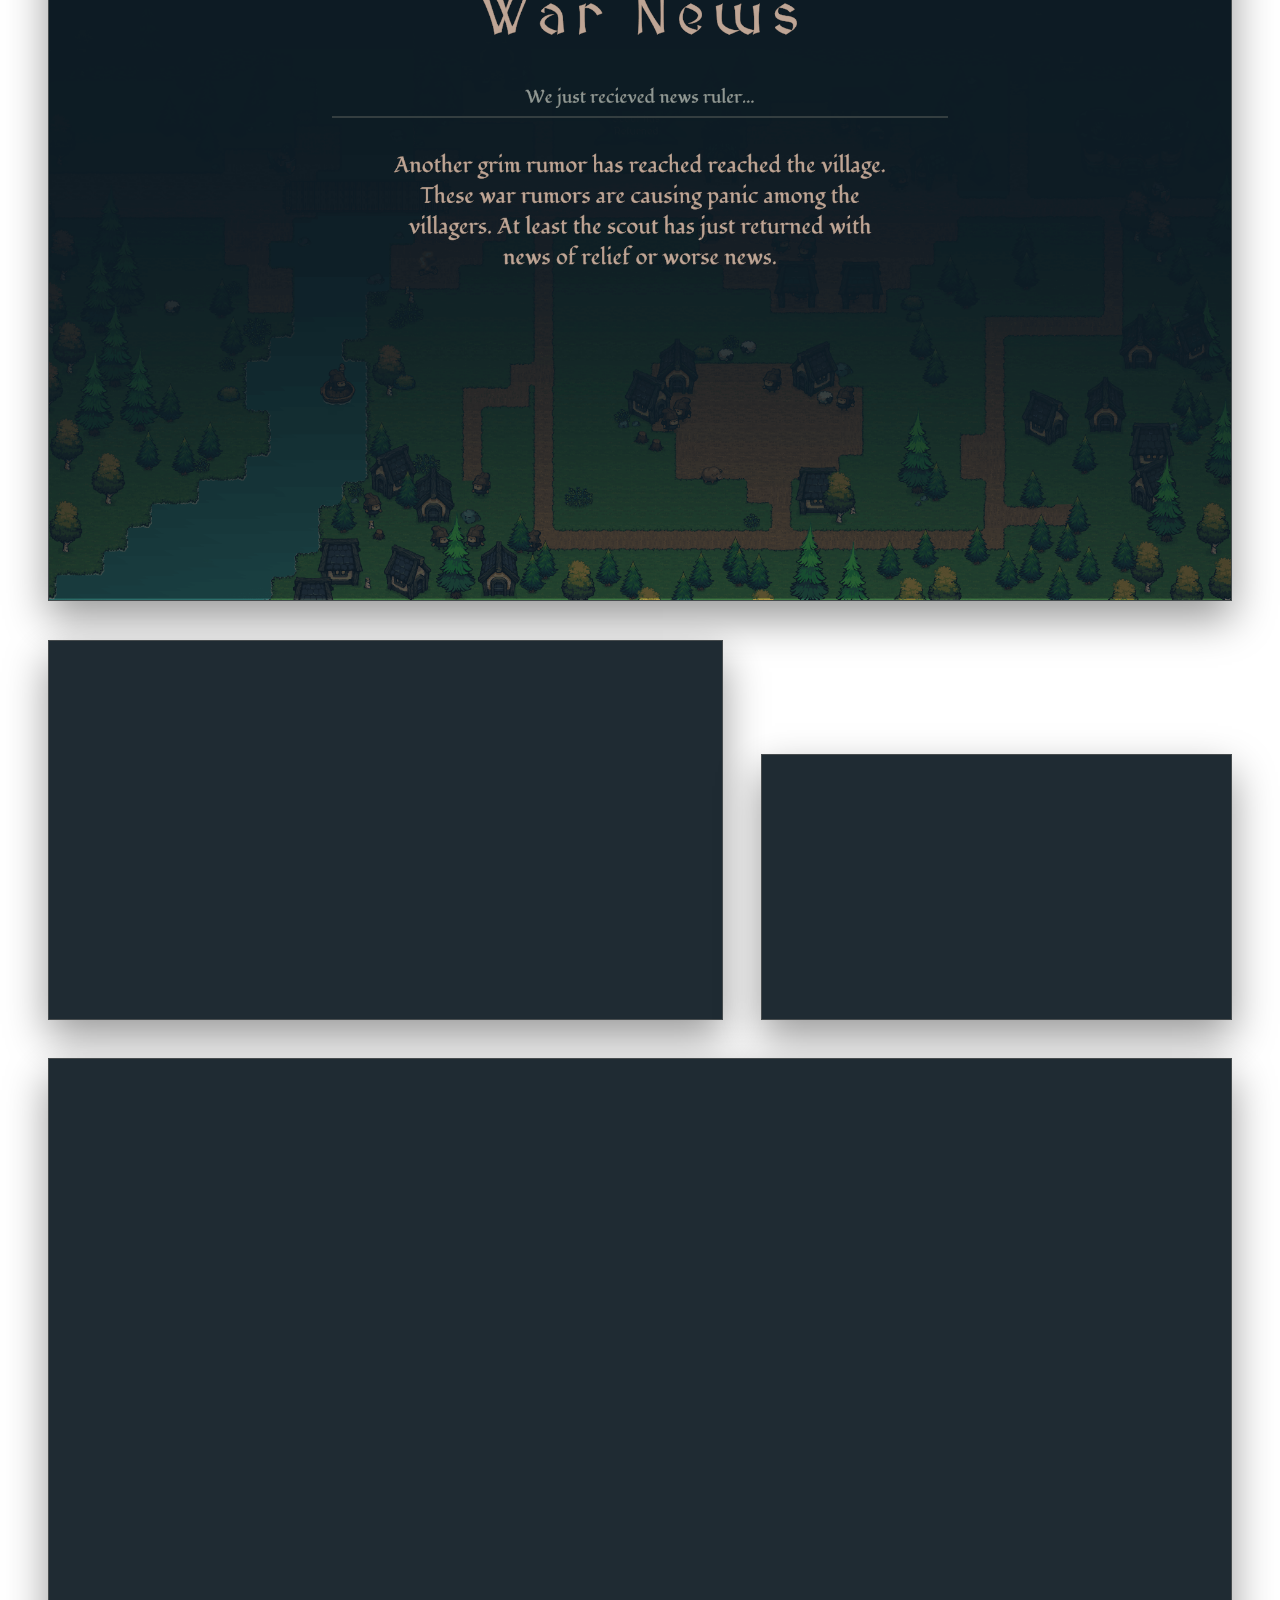
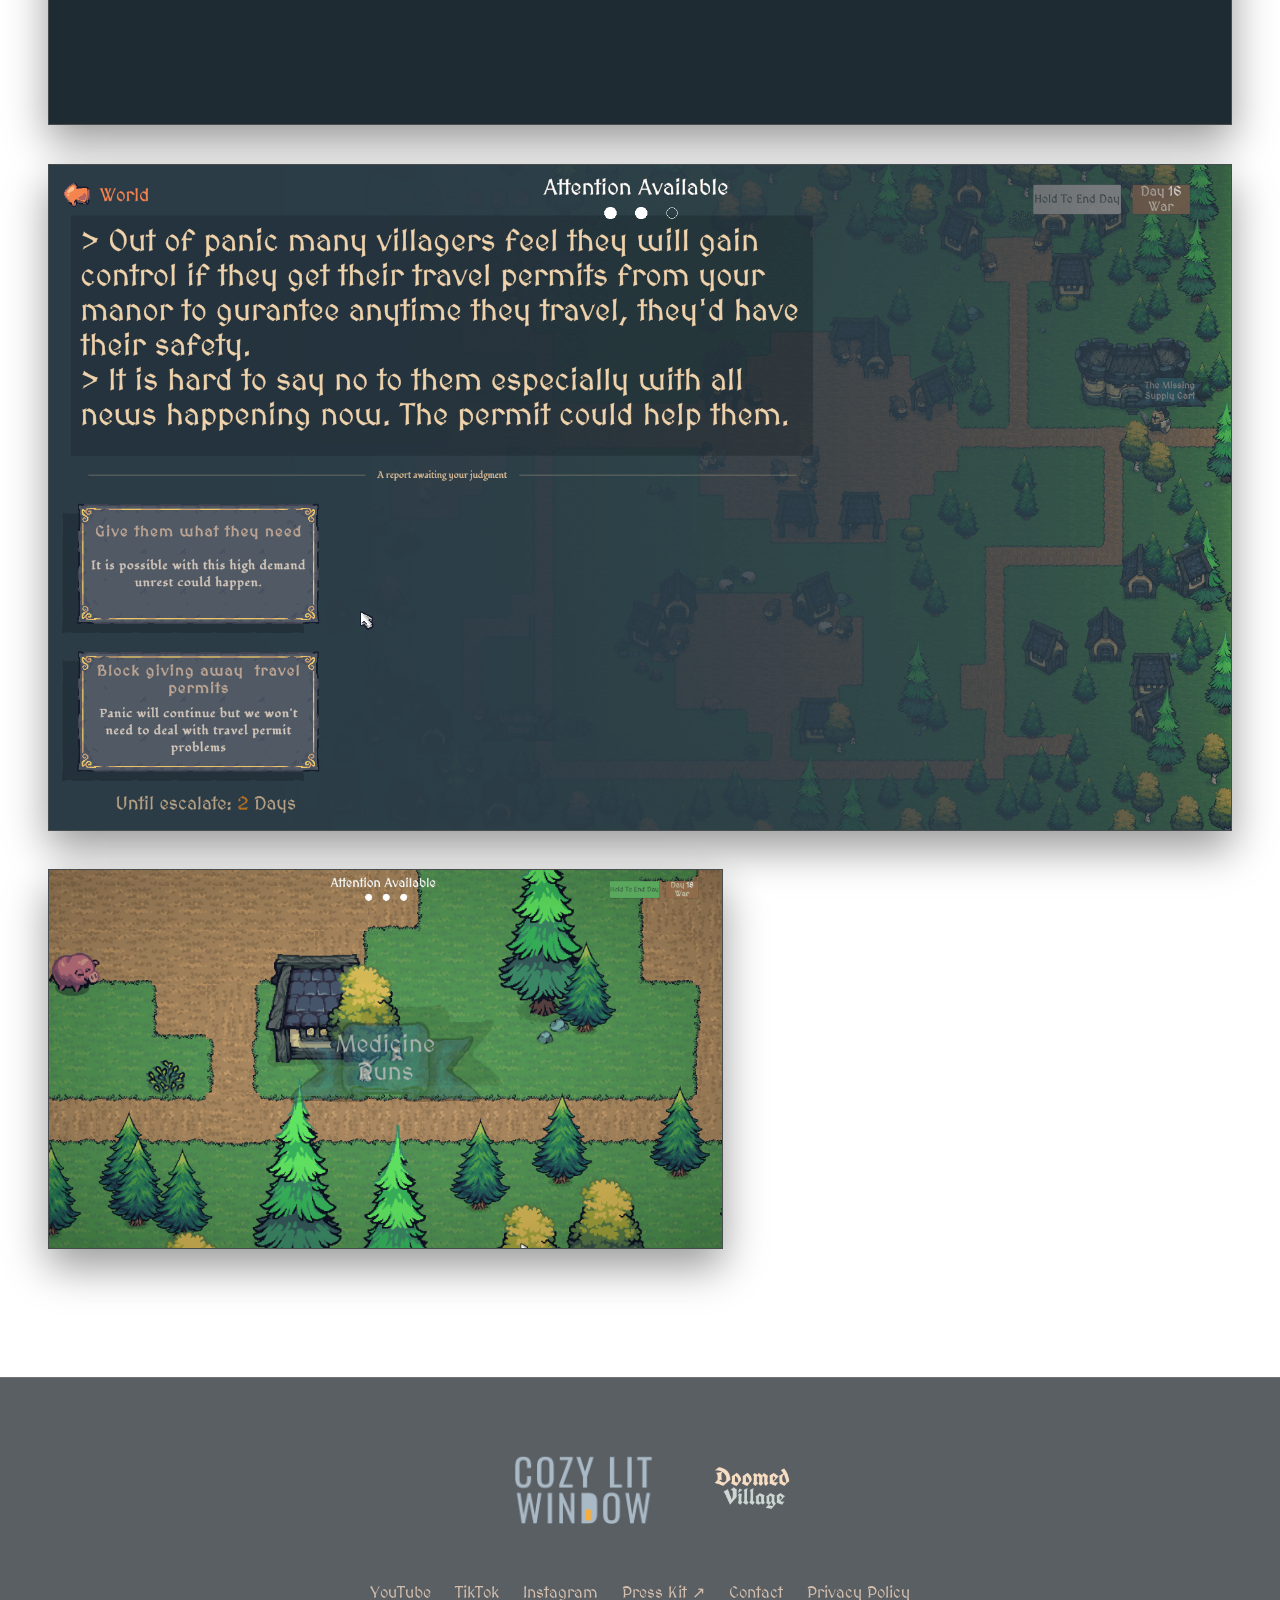
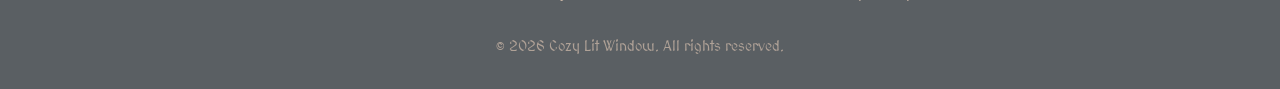
==== commit 64f4411c: "Fix social tab isn't responsive enough for s24 + change text to clarify what it is" ====
--- a/index.html
+++ b/index.html
@@ -43,7 +43,7 @@
     <nav class="header-actions" aria-label="Site">
     <div class="info-menu">
       <button type="button" class="info-toggle" id="info-toggle" aria-expanded="false" aria-controls="info-panel">
-        Info
+        Socials
         <svg viewBox="0 0 24 24" aria-hidden="true" focusable="false"><path d="m6 9 6 6 6-6" /></svg>
       </button>
 
--- a/styles.css
+++ b/styles.css
@@ -132,6 +132,16 @@
 @media (max-width: 480px) {
   .header-actions { gap: 0.25rem; font-size: 1rem; }
   .contact-link, .info-toggle { padding: 0 0.5rem; white-space: nowrap; }
+  .brand { flex-shrink: 0; }
+  .brand img { height: 2.75rem; }
+  .header-actions { flex-shrink: 1; min-width: 0; }
+}
+@media (max-width: 360px) {
+  .header-actions { font-size: 0.85rem; }
+  .contact-link, .info-toggle { padding: 0 0.3rem; letter-spacing: 0.02em; }
+  .info-toggle { gap: 0.15rem; }
+  .info-toggle svg { width: 1rem; height: 1rem; }
+  .contact-link .ext-arrow { margin-left: 0.1em; }
 }
 
 .info-menu { position: relative; }
@@ -186,6 +196,20 @@
   color: var(--sand-soft);
 }
 .info-panel a:hover { color: var(--moss); }
+
+@media (max-width: 480px) {
+  /* Anchor the panel to the full-width header so it stays on screen */
+  .site-header .header-actions, .info-menu { position: static; }
+  .info-panel {
+    left: 1rem;
+    right: 1rem;
+    top: calc(100% + 0.25rem);
+    min-width: 0;
+    max-height: calc(100vh - var(--header-h) - 1rem);
+    overflow-y: auto;
+  }
+  .info-panel a { padding: 0.6rem 0; min-height: 2.75rem; }
+}
 
 /* HERO */
 
